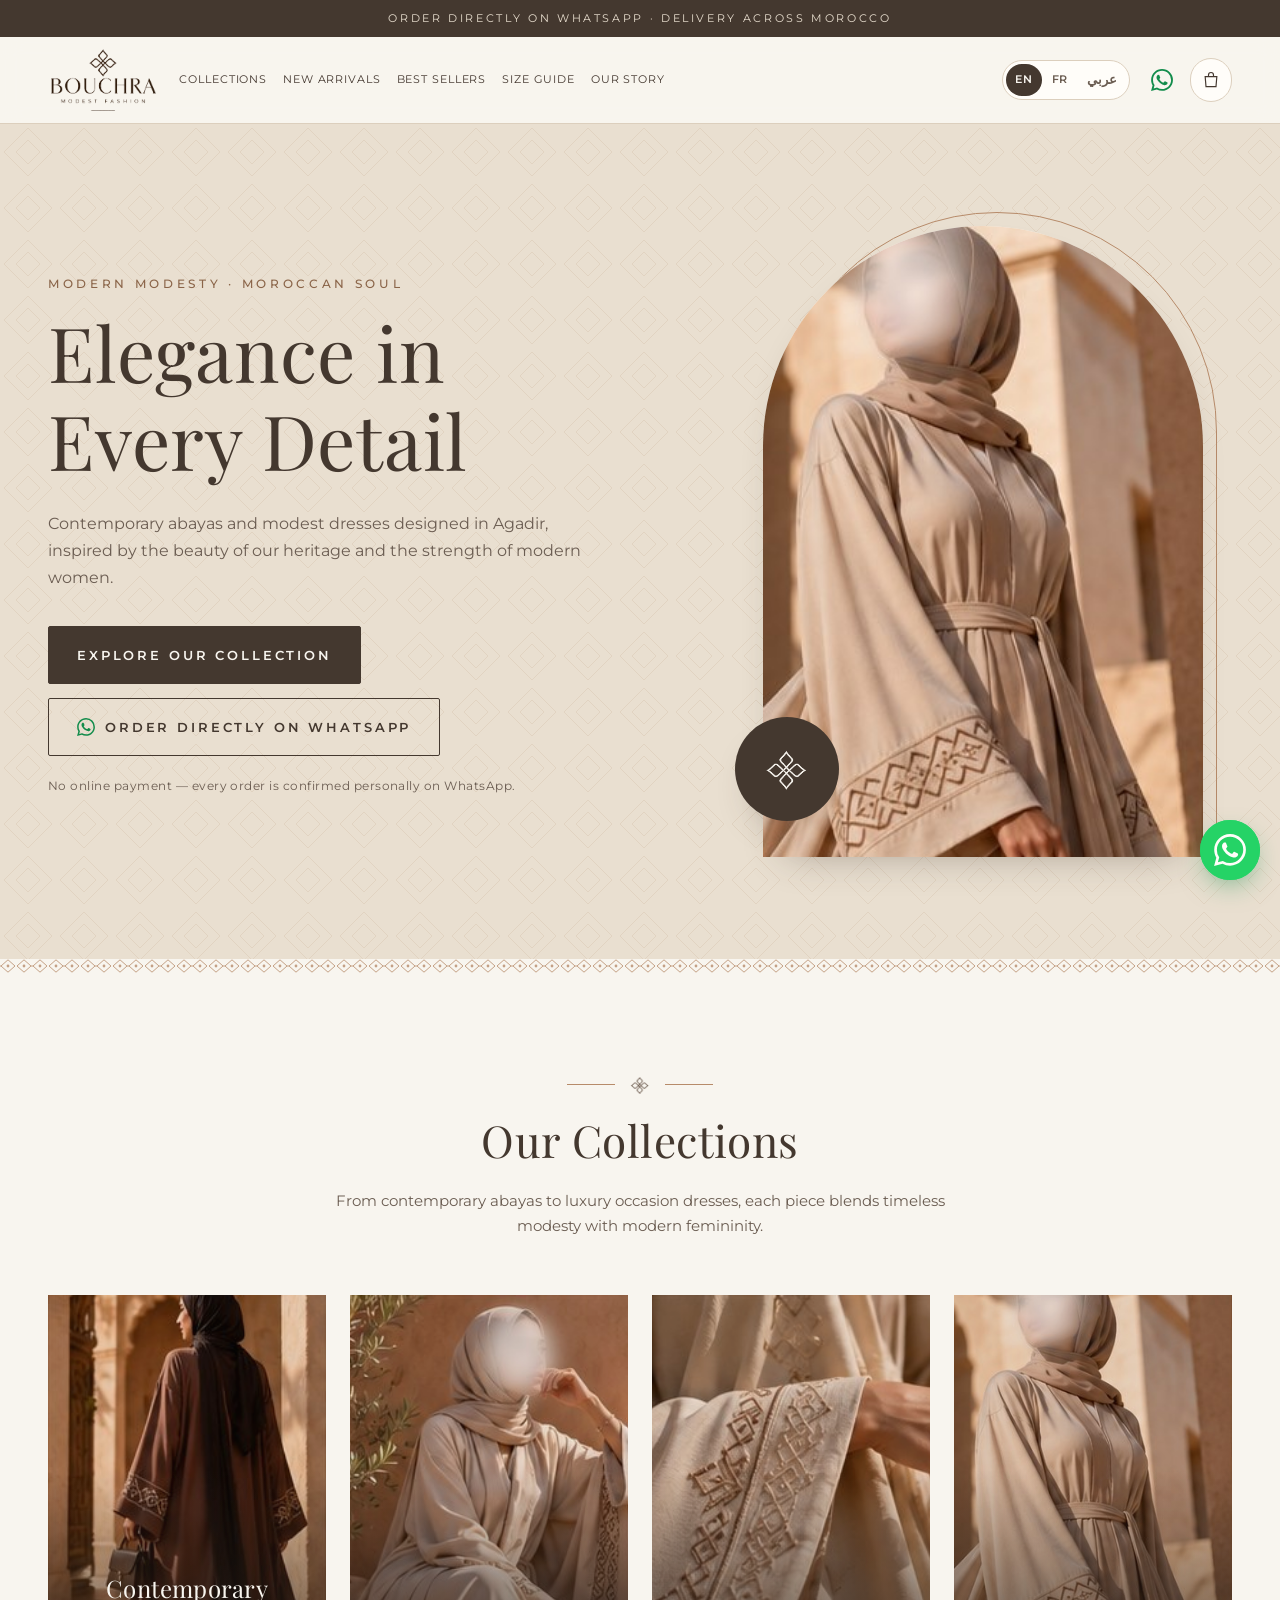
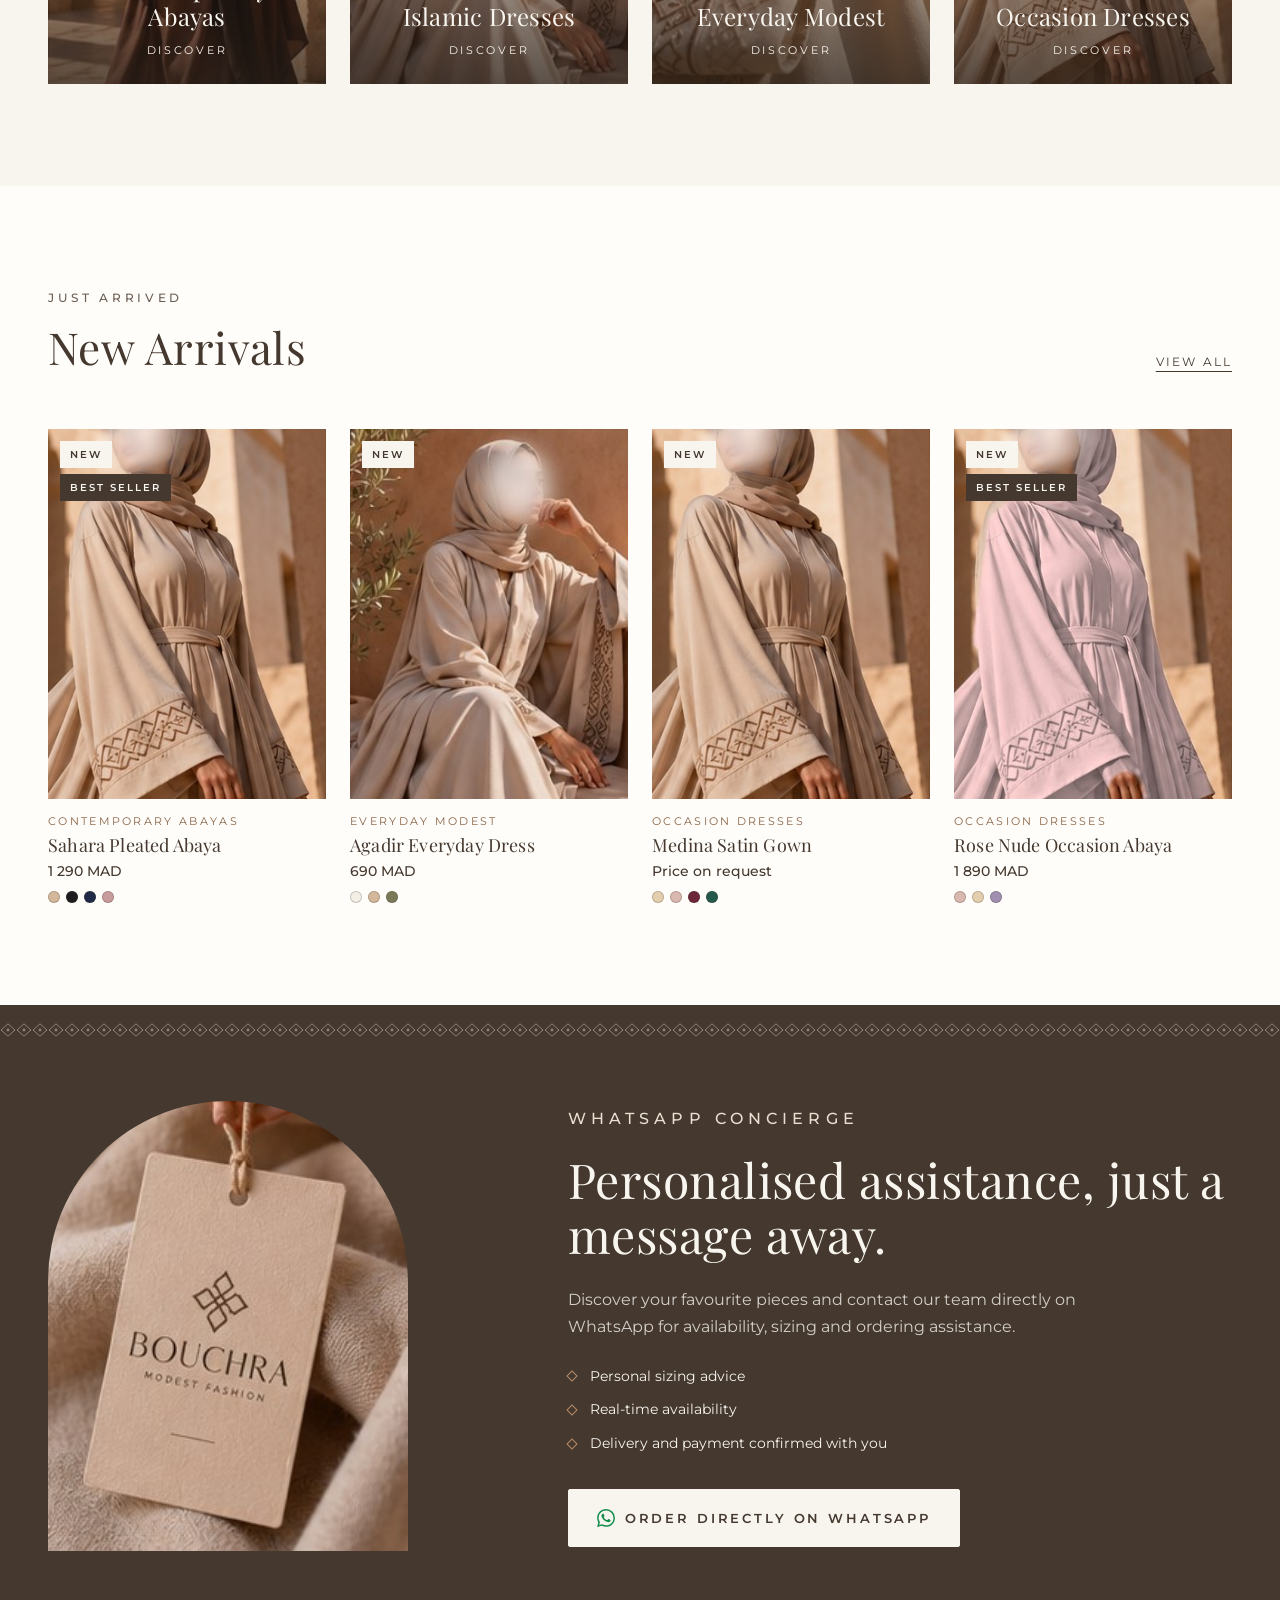
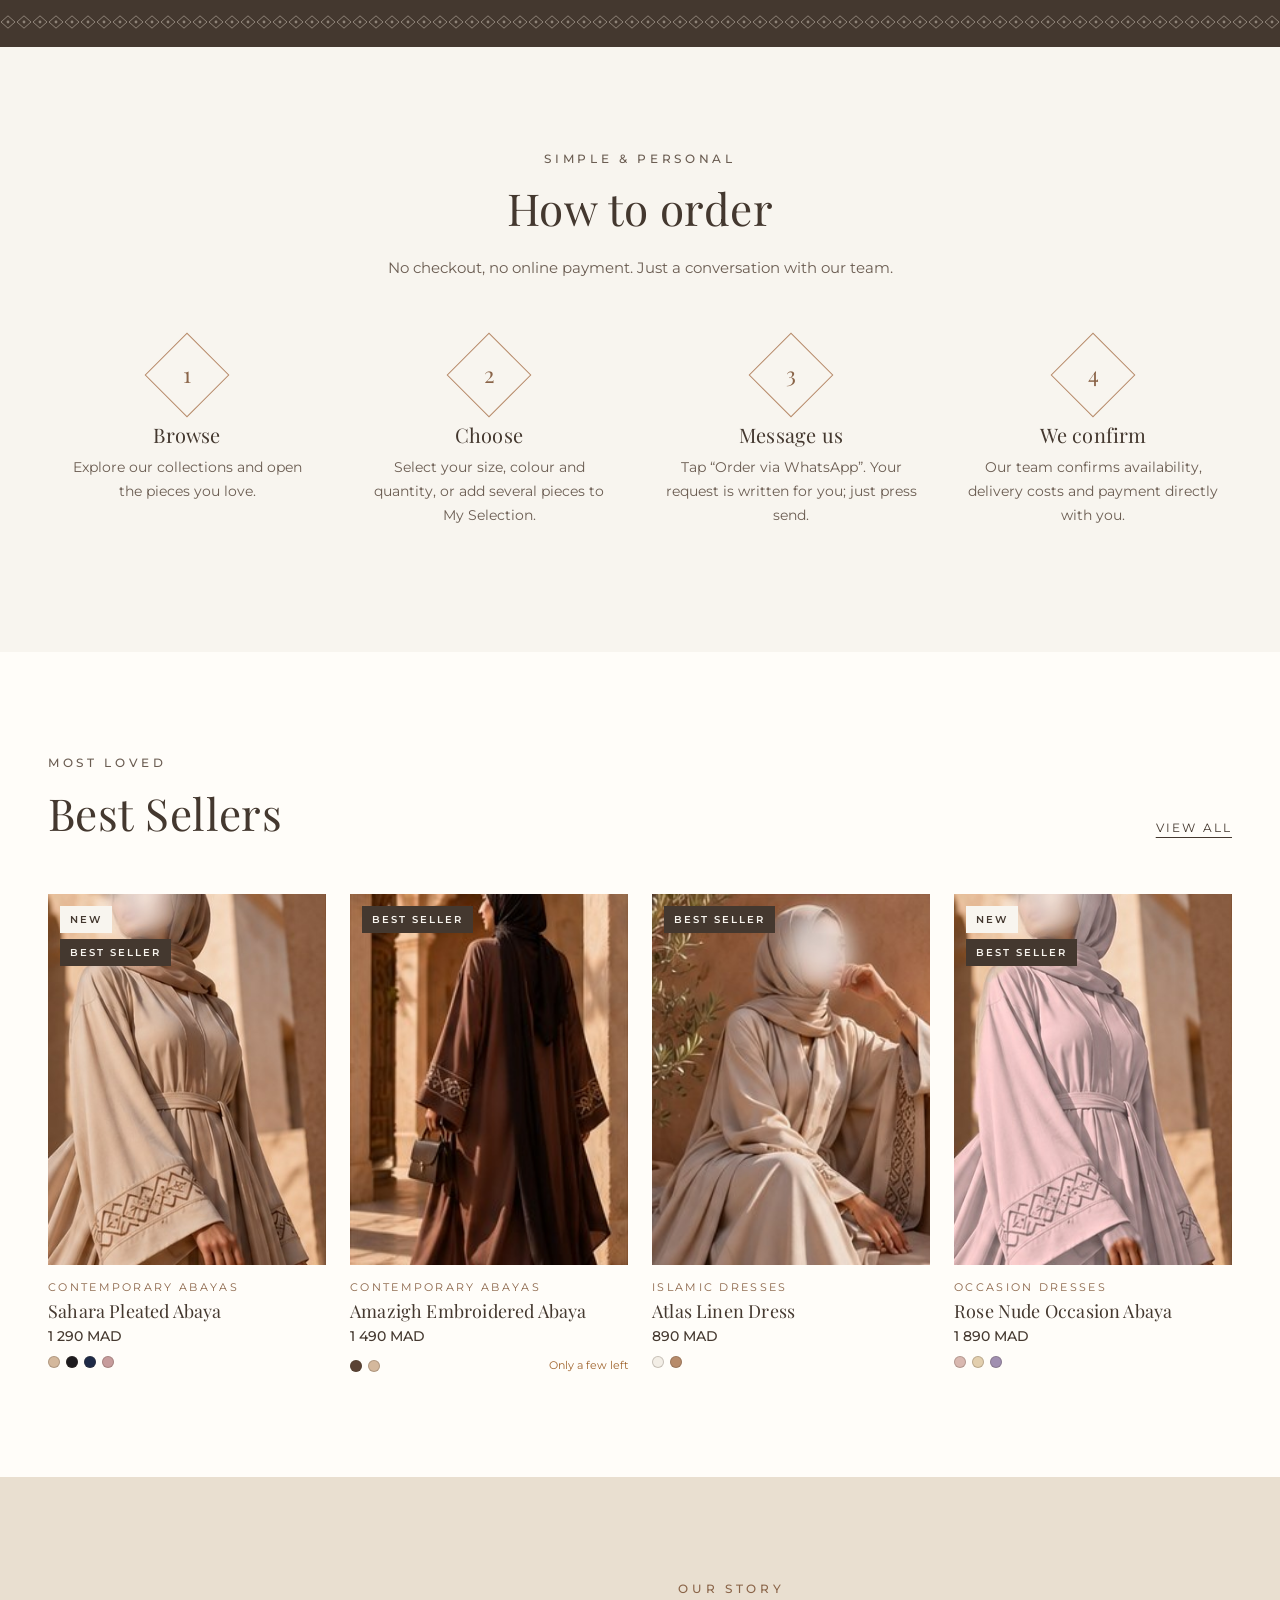
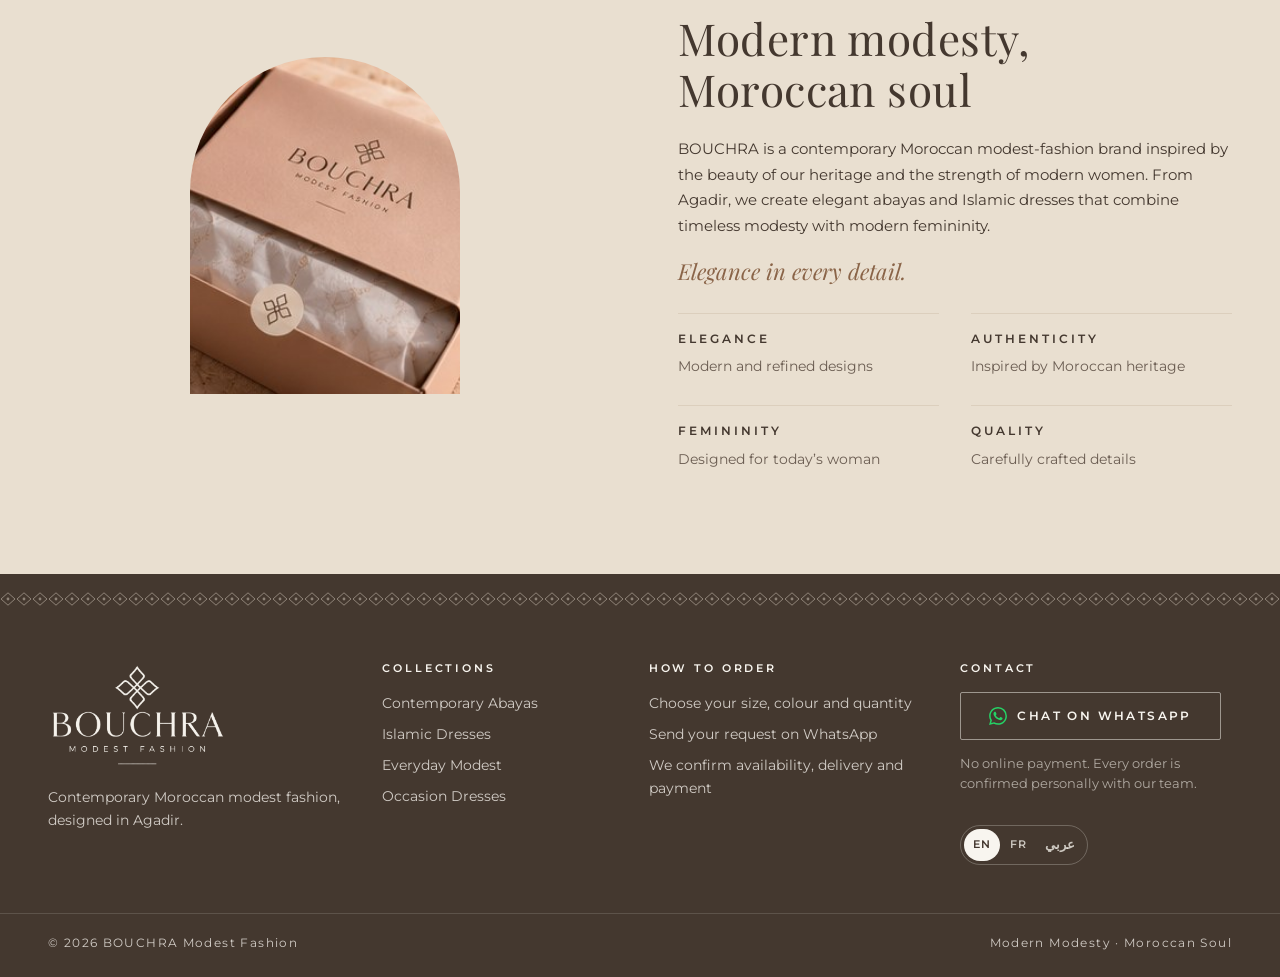
==== index.html @ 60c79a06 "first comm" ====
<!doctype html>
<html lang="en">
<head>
  <meta charset="utf-8">
  <meta name="viewport" content="width=device-width, initial-scale=1">
  <title data-i18n="meta.homeTitle">BOUCHRA — Modest Fashion | Abayas & Modest Dresses</title>
  <meta name="description" data-i18n-attr="content:meta.homeDesc" content="BOUCHRA is a contemporary Moroccan modest-fashion brand: abayas, Islamic dresses, everyday modest wear and occasion dresses. Order directly on WhatsApp.">
  <link rel="icon" type="image/png" href="img/bouchra_icon.png">
  <link rel="preconnect" href="https://fonts.googleapis.com">
  <link rel="preconnect" href="https://fonts.gstatic.com" crossorigin>
  <link href="https://fonts.googleapis.com/css2?family=Montserrat:wght@300;400;500;600&family=Playfair+Display:ital,wght@0,400;0,500;1,400&display=swap" rel="stylesheet">
  <link rel="stylesheet" href="css/style.css?v=3">
  <script src="js/i18n.js?v=3"></script>
</head>
<body data-page="home">
  <div data-site-header></div>

  <main>
    <section class="hero">
      <div class="hero__inner">
        <div>
          <p class="eyebrow" data-home="heroEyebrow">Modern Modesty · Moroccan Soul</p>
          <h1 data-home="heroTitle">Elegance in Every Detail</h1>
          <p class="hero__text" data-home="heroText">Contemporary abayas and modest dresses designed in Agadir.</p>
          <div class="hero__ctas">
            <a class="btn btn--lg" href="collection.html" data-i18n="home.explore">Explore our collection</a>
            <a class="btn btn--outline btn--lg" data-wa-general target="_blank" rel="noopener" href="#">
              <svg viewBox="0 0 24 24" aria-hidden="true" fill="currentColor" style="color:var(--wa-dark)"><use href="#i-wa"/></svg>
              <span data-i18n="home.orderWa">Order directly on WhatsApp</span>
            </a>
          </div>
          <p class="hero__note" data-i18n="home.heroNote">No online payment — every order is confirmed personally on WhatsApp.</p>
        </div>
        <div class="hero__visual">
          <div class="arch"><img src="img/products/beige-abaya-1.jpg" data-i18n-attr="alt:home.heroAlt" alt="Woman wearing a sand-coloured BOUCHRA abaya with embroidered sleeves"></div>
          <div class="hero__seal"><img src="img/site/icon-ivory.png" alt=""></div>
        </div>
      </div>
    </section>
    <div class="motif-band"></div>

    <section class="section">
      <div class="container">
        <div class="section-head">
          <div class="motif-rule"><img src="img/bouchra_icon.png" alt=""></div>
          <h2 data-i18n="home.collectionsTitle">Our Collections</h2>
          <p data-i18n="home.collectionsText">From contemporary abayas to luxury occasion dresses, each piece blends timeless modesty with modern femininity.</p>
        </div>
        <div class="categories" data-categories></div>
      </div>
    </section>

    <section class="section section--white">
      <div class="container">
        <div class="section-head section-head--row">
          <div><p class="eyebrow" data-i18n="home.newEyebrow">Just arrived</p><h2 data-i18n="home.newTitle">New Arrivals</h2></div>
          <a href="collection.html?filter=new" data-i18n="home.viewAll">View all</a>
        </div>
        <div class="grid" data-products="new"></div>
      </div>
    </section>

    <section class="promo">
      <div class="motif-band motif-band--light promo__motif promo__motif--top"></div>
      <div class="promo__inner">
        <div class="promo__img"><img src="img/site/tag.jpg" alt="" loading="lazy"></div>
        <div>
          <p class="eyebrow" data-i18n="home.promoEyebrow">WhatsApp concierge</p>
          <h2 data-home="promoTitle">Personalised assistance, just a message away.</h2>
          <p data-home="promoText">Discover your favourite pieces and contact our team directly on WhatsApp for availability, sizing and ordering assistance.</p>
          <ul class="promo__perks">
            <li data-i18n="home.perk1">Personal sizing advice</li>
            <li data-i18n="home.perk2">Real-time availability</li>
            <li data-i18n="home.perk3">Delivery and payment confirmed with you</li>
          </ul>
          <a class="btn btn--light btn--lg" data-wa-general target="_blank" rel="noopener" href="#">
            <svg viewBox="0 0 24 24" aria-hidden="true" fill="currentColor"><use href="#i-wa"/></svg>
            <span data-i18n="home.orderWa">Order directly on WhatsApp</span>
          </a>
        </div>
      </div>
      <div class="motif-band motif-band--light promo__motif promo__motif--bottom"></div>
    </section>

    <section class="section">
      <div class="container">
        <div class="section-head">
          <p class="eyebrow" data-i18n="home.howEyebrow">Simple &amp; personal</p>
          <h2 data-i18n="home.howTitle">How to order</h2>
          <p data-i18n="home.howText">No checkout, no online payment. Just a conversation with our team.</p>
        </div>
        <ol class="steps" style="list-style:none;padding:0;margin:0">
          <li class="step"><div class="step__num"><span>1</span></div><h3 data-i18n="home.step1Title">Browse</h3><p data-i18n="home.step1Text">Explore our collections and open the pieces you love.</p></li>
          <li class="step"><div class="step__num"><span>2</span></div><h3 data-i18n="home.step2Title">Choose</h3><p data-i18n="home.step2Text">Select your size, colour and quantity, or add several pieces to My Selection.</p></li>
          <li class="step"><div class="step__num"><span>3</span></div><h3 data-i18n="home.step3Title">Message us</h3><p data-i18n="home.step3Text">Tap “Order via WhatsApp”. Your request is written for you; just press send.</p></li>
          <li class="step"><div class="step__num"><span>4</span></div><h3 data-i18n="home.step4Title">We confirm</h3><p data-i18n="home.step4Text">Our team confirms availability, delivery costs and payment directly with you.</p></li>
        </ol>
      </div>
    </section>

    <section class="section section--white">
      <div class="container">
        <div class="section-head section-head--row">
          <div><p class="eyebrow" data-i18n="home.bestEyebrow">Most loved</p><h2 data-i18n="home.bestTitle">Best Sellers</h2></div>
          <a href="collection.html?filter=best" data-i18n="home.viewAll">View all</a>
        </div>
        <div class="grid" data-products="best"></div>
      </div>
    </section>

    <section class="section section--sand" id="about">
      <div class="container story">
        <div class="promo__img" style="max-width:420px;justify-self:center"><img src="img/site/packaging.jpg" alt="" loading="lazy"></div>
        <div>
          <p class="eyebrow" data-i18n="home.storyEyebrow">Our story</p>
          <h2 data-i18n="home.storyTitle">Modern modesty, Moroccan soul</h2>
          <p data-i18n="home.storyText">BOUCHRA is a contemporary Moroccan modest-fashion brand inspired by the beauty of our heritage and the strength of modern women.</p>
          <p class="story__script" data-i18n="home.storyScript">Elegance in every detail.</p>
          <ul class="values">
            <li><strong data-i18n="home.value1">Elegance</strong><span data-i18n="home.value1Text">Modern and refined designs</span></li>
            <li><strong data-i18n="home.value2">Authenticity</strong><span data-i18n="home.value2Text">Inspired by Moroccan heritage</span></li>
            <li><strong data-i18n="home.value3">Femininity</strong><span data-i18n="home.value3Text">Designed for today’s woman</span></li>
            <li><strong data-i18n="home.value4">Quality</strong><span data-i18n="home.value4Text">Carefully crafted details</span></li>
          </ul>
        </div>
      </div>
    </section>
  </main>

  <div data-site-footer></div>

  <svg width="0" height="0" style="position:absolute" aria-hidden="true">
    <symbol id="i-wa" viewBox="0 0 24 24"><path d="M17.472 14.382c-.297-.149-1.758-.867-2.03-.967-.273-.099-.471-.148-.67.15-.197.297-.767.966-.94 1.164-.173.199-.347.223-.644.075-.297-.15-1.255-.463-2.39-1.475-.883-.788-1.48-1.761-1.653-2.059-.173-.297-.018-.458.13-.606.134-.133.298-.347.446-.52.149-.174.198-.298.298-.497.099-.198.05-.371-.025-.52-.075-.149-.669-1.612-.916-2.207-.242-.579-.487-.5-.669-.51-.173-.008-.371-.01-.57-.01-.198 0-.52.074-.792.372-.272.297-1.04 1.016-1.04 2.479 0 1.462 1.065 2.875 1.213 3.074.149.198 2.096 3.2 5.077 4.487.709.306 1.262.489 1.694.625.712.227 1.36.195 1.871.118.571-.085 1.758-.719 2.006-1.413.248-.694.248-1.289.173-1.413-.074-.124-.272-.198-.57-.347m-5.421 7.403h-.004a9.870 9.870 0 01-5.031-1.378l-.361-.214-3.741.982.998-3.648-.235-.374a9.860 9.860 0 01-1.510-5.260c.001-5.450 4.436-9.884 9.888-9.884 2.640 0 5.122 1.030 6.988 2.898a9.825 9.825 0 012.893 6.994c-.003 5.450-4.437 9.884-9.885 9.884m8.413-18.297A11.815 11.815 0 0012.050 0C5.495 0 .160 5.335.157 11.892c0 2.096.547 4.142 1.588 5.945L.057 24l6.305-1.654a11.882 11.882 0 005.683 1.448h.005c6.554 0 11.890-5.335 11.893-11.893a11.821 11.821 0 00-3.480-8.413z"/></symbol>
  </svg>

  <script src="data/catalog.js?v=3"></script>
  <script src="js/app.js?v=3"></script>
  <script src="js/home.js?v=3"></script>
</body>
</html>
---- css/style.css ----
/* BOUCHRA — Modest Fashion */

:root {
  --sand: #E9DFD0;
  --terracotta: #B78B6A;
  --terracotta-ink: #8A6448; /* terracotta darkened for small text contrast */
  --espresso: #44382F;
  --espresso-soft: #6B5D52;
  --ivory: #F8F5EF;
  --white: #FFFDF9;
  --line: #DCCFBD;
  --wa: #25D366;
  --wa-dark: #128C4B;

  --ok: #5E7A4F;
  --warn: #A0652F;
  --info: #6B5D52;
  --out: #9A4A3C;

  --serif: 'Playfair Display', Georgia, serif;
  --sans: 'Montserrat', 'Helvetica Neue', Arial, sans-serif;

  --radius: 2px;
  --gutter: clamp(16px, 4vw, 48px);
  --max: 1280px;
  --shadow: 0 18px 40px -24px rgba(68, 56, 47, .45);

  /* Amazigh-inspired diamond chain */
  --motif: url("data:image/svg+xml,%3Csvg xmlns='http://www.w3.org/2000/svg' width='32' height='14' viewBox='0 0 32 14'%3E%3Cpath d='M1 7 8 0.8 15 7 8 13.2Z M17 7 24 0.8 31 7 24 13.2Z' fill='none' stroke='%23B78B6A' stroke-width='1'/%3E%3Ccircle cx='8' cy='7' r='1.4' fill='%23B78B6A'/%3E%3Ccircle cx='24' cy='7' r='1.4' fill='%23B78B6A'/%3E%3Cpath d='M15 7h2' stroke='%23B78B6A'/%3E%3C/svg%3E");
  --motif-light: url("data:image/svg+xml,%3Csvg xmlns='http://www.w3.org/2000/svg' width='32' height='14' viewBox='0 0 32 14'%3E%3Cpath d='M1 7 8 0.8 15 7 8 13.2Z M17 7 24 0.8 31 7 24 13.2Z' fill='none' stroke='%23E9DFD0' stroke-opacity='.45' stroke-width='1'/%3E%3Ccircle cx='8' cy='7' r='1.4' fill='%23E9DFD0' fill-opacity='.45'/%3E%3Ccircle cx='24' cy='7' r='1.4' fill='%23E9DFD0' fill-opacity='.45'/%3E%3C/svg%3E");
  /* Lattice for subtle backgrounds */
  --lattice: url("data:image/svg+xml,%3Csvg xmlns='http://www.w3.org/2000/svg' width='56' height='56' viewBox='0 0 56 56'%3E%3Cpath d='M28 4 52 28 28 52 4 28Z M28 16 40 28 28 40 16 28Z' fill='none' stroke='%23B78B6A' stroke-opacity='.16' stroke-width='1'/%3E%3C/svg%3E");
}

/* Arabic: brand fonts have no Arabic glyphs, and letter-spacing breaks joined script. */
html[lang="ar"] {
  --serif: 'Noto Naskh Arabic', 'Playfair Display', serif;
  --sans: 'Tajawal', 'Montserrat', sans-serif;
}
html[lang="ar"] body { font-size: 16px; line-height: 1.85; }
html[lang="ar"] * { letter-spacing: 0 !important; }
html[lang="ar"] h1, html[lang="ar"] h2, html[lang="ar"] h3 { line-height: 1.4; font-weight: 500; }

*, *::before, *::after { box-sizing: border-box; }

html { scroll-behavior: smooth; -webkit-text-size-adjust: 100%; }

body {
  margin: 0;
  background: var(--ivory);
  color: var(--espresso);
  font-family: var(--sans);
  font-size: 15px;
  line-height: 1.7;
  font-weight: 400;
  -webkit-font-smoothing: antialiased;
  overflow-x: hidden;
}

body.no-scroll { overflow: hidden; }

img { max-width: 100%; display: block; }

a { color: inherit; }

h1, h2, h3, h4 {
  font-family: var(--serif);
  font-weight: 400;
  line-height: 1.15;
  margin: 0 0 .5em;
  letter-spacing: .01em;
}

p { margin: 0 0 1em; }

button, input, select, textarea { font: inherit; color: inherit; }

:focus-visible { outline: 2px solid var(--terracotta-ink); outline-offset: 3px; }

.container { width: 100%; max-width: var(--max); margin: 0 auto; padding: 0 var(--gutter); }

.small { font-size: 12.5px; color: var(--espresso-soft); line-height: 1.6; }

.eyebrow {
  font-family: var(--sans);
  font-size: 11.5px;
  letter-spacing: .32em;
  text-transform: uppercase;
  color: var(--terracotta-ink);
  font-weight: 500;
  margin-bottom: 1.2em;
}

.visually-hidden {
  position: absolute !important; width: 1px; height: 1px; overflow: hidden;
  clip: rect(0 0 0 0); white-space: nowrap;
}

/* ---------- Motifs ---------- */

.motif-band { height: 14px; background: var(--motif) repeat-x center; opacity: .8; }
.motif-band--light { background-image: var(--motif-light); opacity: 1; }

.motif-rule {
  display: flex; align-items: center; justify-content: center; gap: 14px;
  color: var(--terracotta); margin: 0 auto 1.4em;
}
.motif-rule::before, .motif-rule::after { content: ''; width: 48px; height: 1px; background: currentColor; }
.motif-rule img { width: 22px; height: auto; opacity: .85; }

/* ---------- Buttons ---------- */

.btn {
  display: inline-flex; align-items: center; justify-content: center; gap: 10px;
  min-height: 48px; padding: 0 28px;
  border: 1px solid var(--espresso); border-radius: var(--radius);
  background: var(--espresso); color: var(--ivory);
  font-family: var(--sans); font-size: 12px; font-weight: 600; letter-spacing: .2em; text-transform: uppercase;
  text-decoration: none; cursor: pointer;
  transition: background .25s, color .25s, border-color .25s, transform .25s;
}
.btn svg { width: 18px; height: 18px; flex: none; }
.btn:hover { background: #2F2620; border-color: #2F2620; }
.btn:active { transform: translateY(1px); }

.btn--outline { background: transparent; color: var(--espresso); }
.btn--outline:hover { background: var(--espresso); color: var(--ivory); }

.btn--light { background: var(--ivory); color: var(--espresso); border-color: var(--ivory); }
.btn--light:hover { background: var(--sand); border-color: var(--sand); }

.btn--wa { background: var(--espresso); border-color: var(--espresso); }
.btn--wa svg { color: var(--wa); }

.btn--wa-light { background: transparent; color: var(--ivory); border-color: rgba(248, 245, 239, .5); }
.btn--wa-light svg { color: var(--wa); }
.btn--wa-light:hover { background: var(--ivory); color: var(--espresso); border-color: var(--ivory); }

.btn--lg { min-height: 58px; font-size: 13px; letter-spacing: .22em; }
.btn--block { width: 100%; }

.link-btn {
  background: none; border: 0; padding: 6px 0; cursor: pointer;
  font-size: 12px; letter-spacing: .12em; text-transform: uppercase; color: var(--espresso-soft);
  text-decoration: underline; text-underline-offset: 4px;
}
.link-btn:hover { color: var(--espresso); }

.icon-btn {
  display: inline-grid; place-items: center; width: 44px; height: 44px;
  border: 0; background: none; cursor: pointer; color: var(--espresso); border-radius: 50%;
}
.icon-btn svg { width: 22px; height: 22px; }
.icon-btn:hover { background: var(--sand); }
.icon-btn--sm { width: 34px; height: 34px; }
.icon-btn--sm svg { width: 17px; height: 17px; }

/* ---------- Header ---------- */

.preview-bar {
  background: var(--terracotta-ink); color: var(--ivory); text-align: center;
  font-size: 12.5px; padding: 8px 16px;
}
.preview-bar button {
  margin-inline-start: 8px; background: none; border: 1px solid currentColor; color: inherit;
  padding: 2px 10px; cursor: pointer; font-size: 11.5px;
}

.announce {
  background: var(--espresso); color: var(--sand); text-align: center;
  font-size: 11px; letter-spacing: .24em; text-transform: uppercase; padding: 9px 16px;
}

.site-header {
  position: sticky; top: 0; z-index: 40;
  background: rgba(248, 245, 239, .94);
  backdrop-filter: blur(10px); -webkit-backdrop-filter: blur(10px);
  border-bottom: 1px solid var(--line);
}
/* Logo at the start (left in LTR, right in RTL), nav, then actions at the end. */
.site-header__inner {
  max-width: var(--max); margin: 0 auto; padding: 10px var(--gutter);
  display: flex; align-items: center; gap: 28px;
}
.brand { flex: none; }
.brand img { height: 66px; width: auto; }

.site-nav { flex: 1; display: flex; align-items: center; gap: 20px; min-width: 0; }
.site-nav a {
  font-size: 11.5px; letter-spacing: .12em; text-transform: uppercase; text-decoration: none;
  padding: 6px 0; border-bottom: 1px solid transparent; white-space: nowrap;
}
.site-nav a:hover, .site-nav a[aria-current="page"] { border-bottom-color: var(--terracotta); }

.nav-toggle { display: none; }

.site-header__actions { flex: none; display: flex; justify-content: flex-end; align-items: center; gap: 6px; }

.lang-switch { display: inline-flex; align-items: center; border: 1px solid var(--line); border-radius: 999px; padding: 3px; background: var(--white); }
.lang-switch button {
  border: 0; background: none; cursor: pointer; border-radius: 999px;
  min-width: 36px; height: 32px; padding: 0 9px;
  font-size: 11px; font-weight: 600; letter-spacing: .08em; color: var(--espresso-soft);
}
.lang-switch button[lang="ar"] { font-family: 'Tajawal', 'Noto Naskh Arabic', sans-serif; font-size: 13px; letter-spacing: 0; }
.lang-switch button:hover { color: var(--espresso); }
.lang-switch button[aria-current="true"] { background: var(--espresso); color: var(--ivory); }
.lang-switch--bar { margin-inline-end: 4px; }
.lang-switch--menu { display: none; }
.lang-switch--footer { margin-top: 18px; background: transparent; border-color: rgba(248, 245, 239, .25); }
.lang-switch--footer button { color: rgba(248, 245, 239, .75); }
.lang-switch--footer button[aria-current="true"] { background: var(--ivory); color: var(--espresso); }
.header-wa svg { color: var(--wa-dark); }

.selection-btn {
  display: inline-flex; align-items: center; gap: 8px; height: 44px; padding: 0 14px;
  border: 1px solid var(--line); background: var(--white); border-radius: 999px; cursor: pointer;
  font-size: 11.5px; letter-spacing: .14em; text-transform: uppercase; font-weight: 500;
}
.selection-btn svg { width: 20px; height: 20px; }
.selection-btn:hover { border-color: var(--espresso); }
.count {
  min-width: 20px; height: 20px; padding: 0 6px; border-radius: 999px;
  background: var(--terracotta); color: var(--white); font-size: 11px; letter-spacing: 0;
  display: inline-grid; place-items: center; font-weight: 600;
}
.count[hidden] { display: none; }

@media (max-width: 1400px) {
  .site-header__inner { gap: 20px; }
  .site-nav { gap: 16px; }
  .site-nav a { letter-spacing: .08em; font-size: 11px; }
  .selection-btn__label { display: none; }
  .selection-btn { padding: 0 10px; }
}

@media (max-width: 600px) {
  .announce { letter-spacing: .12em; font-size: 10px; }
}

@media (max-width: 1060px) {
  .nav-toggle { display: inline-grid; }
  .site-header__inner { justify-content: space-between; }
  .site-nav {
    position: absolute; inset-inline: 0; top: 100%;
    flex-direction: column; align-items: stretch; gap: 0; padding: 8px var(--gutter) 20px;
    background: var(--ivory); border-bottom: 1px solid var(--line);
    display: none;
  }
  .nav-open .site-nav { display: flex; }
  .site-nav a { padding: 14px 0; border-bottom: 1px solid var(--line); font-size: 12px; }
  .lang-switch--menu { display: inline-flex; align-self: flex-start; margin-top: 16px; }
  .lang-switch--bar { display: none; }
}

@media (max-width: 900px) {
  .brand img { height: 50px; }
}

@media (max-width: 360px) {
  .header-wa { display: none; }
}

/* ---------- Hero ---------- */

.hero {
  position: relative; overflow: hidden;
  background: var(--sand);
}
.hero::before {
  content: ''; position: absolute; inset: 0; background: var(--lattice); opacity: .9;
}
.hero__inner {
  position: relative; max-width: var(--max); margin: 0 auto;
  padding: clamp(48px, 8vw, 104px) var(--gutter);
  display: grid; grid-template-columns: 1.1fr .9fr; gap: clamp(32px, 6vw, 80px); align-items: center;
}
.hero h1 { font-size: clamp(40px, 6vw, 76px); margin-bottom: .35em; }
.hero h1 em { font-style: italic; color: var(--terracotta-ink); }
.hero__text { font-size: 16px; max-width: 34em; color: var(--espresso-soft); margin-bottom: 2.2em; }
.hero__ctas { display: flex; flex-wrap: wrap; gap: 14px; }
.hero__note { margin-top: 1.6em; font-size: 12px; color: var(--espresso-soft); letter-spacing: .04em; }

.arch {
  position: relative; border-radius: 999px 999px 0 0; overflow: hidden;
  aspect-ratio: 3 / 4.3; background: var(--ivory);
  box-shadow: var(--shadow);
}
.arch img { width: 100%; height: 100%; object-fit: cover; object-position: center 20%; }
.hero__visual { position: relative; isolation: isolate; max-width: 440px; justify-self: center; width: 100%; }
.hero__visual::after {
  content: ''; position: absolute; top: -14px; bottom: 14px; inset-inline-start: 14px; inset-inline-end: -14px; z-index: -1;
  border: 1px solid var(--terracotta); border-radius: 999px 999px 0 0;
}
.hero__visual .arch { z-index: 1; }
.hero__seal {
  position: absolute; z-index: 2; inset-inline-start: -28px; bottom: 36px;
  width: 104px; height: 104px; border-radius: 50%;
  background: var(--espresso); display: grid; place-items: center;
  box-shadow: var(--shadow);
}
.hero__seal img { width: 50px; }

@media (max-width: 820px) {
  .hero__inner { grid-template-columns: 1fr; text-align: center; }
  .hero__text { margin-left: auto; margin-right: auto; }
  .hero__ctas { justify-content: center; }
  .hero__visual { max-width: 320px; order: -1; }
  .hero__seal { width: 80px; height: 80px; inset-inline-start: -12px; }
  .hero__seal img { width: 38px; }
}

@media (max-width: 480px) {
  .hero__ctas .btn { width: 100%; }
}

/* ---------- Sections ---------- */

.section { padding: clamp(56px, 8vw, 104px) 0; }
.section--sand { background: var(--sand); }
.section--white { background: var(--white); }

.section-head { text-align: center; max-width: 640px; margin: 0 auto clamp(32px, 5vw, 56px); }
.section-head h2 { font-size: clamp(30px, 4vw, 44px); }
.section-head p { color: var(--espresso-soft); }
.section-head--row {
  max-width: none; display: flex; align-items: end; justify-content: space-between; gap: 16px; text-align: start;
}
.section-head--row h2 { margin: 0; }
.section-head--row a { font-size: 12px; letter-spacing: .18em; text-transform: uppercase; white-space: nowrap; text-underline-offset: 5px; }

/* Categories */
.categories { display: grid; grid-template-columns: repeat(4, 1fr); gap: clamp(12px, 2vw, 24px); }
.cat-tile { position: relative; display: block; text-decoration: none; color: var(--ivory); overflow: hidden; aspect-ratio: 3 / 4.2; background: var(--espresso); }
.cat-tile img { width: 100%; height: 100%; object-fit: cover; transition: transform .8s ease; opacity: .92; }
.cat-tile:hover img { transform: scale(1.05); }
.cat-tile::after { content: ''; position: absolute; inset: 0; background: linear-gradient(to top, rgba(40, 32, 26, .72), transparent 55%); }
.cat-tile__label { position: absolute; z-index: 1; left: 0; right: 0; bottom: 0; padding: 22px; text-align: center; }
.cat-tile__label h3 { font-size: clamp(18px, 2vw, 24px); margin: 0 0 6px; }
.cat-tile__label span { font-size: 10.5px; letter-spacing: .26em; text-transform: uppercase; }

@media (max-width: 860px) { .categories { grid-template-columns: repeat(2, 1fr); } }

/* How to order */
.steps { display: grid; grid-template-columns: repeat(4, 1fr); gap: 24px; counter-reset: step; }
.step { text-align: center; padding: 8px 12px; }
.step__num {
  width: 60px; height: 60px; margin: 0 auto 18px; display: grid; place-items: center;
  font-family: var(--serif); font-size: 22px; color: var(--terracotta-ink);
  border: 1px solid var(--terracotta); transform: rotate(45deg);
}
.step__num span { transform: rotate(-45deg); }
.step h3 { font-size: 20px; }
.step p { font-size: 14px; color: var(--espresso-soft); }
@media (max-width: 860px) { .steps { grid-template-columns: repeat(2, 1fr); } }
@media (max-width: 480px) { .steps { grid-template-columns: 1fr; } }

/* Promo */
.promo { position: relative; background: var(--espresso); color: var(--ivory); overflow: hidden; }
.promo__inner {
  position: relative; max-width: var(--max); margin: 0 auto; padding: clamp(56px, 8vw, 96px) var(--gutter);
  display: grid; grid-template-columns: .8fr 1.2fr; gap: clamp(32px, 6vw, 88px); align-items: center;
}
.promo__img { aspect-ratio: 4 / 5; overflow: hidden; border-radius: 999px 999px 0 0; max-width: 360px; }
.promo__img img { width: 100%; height: 100%; object-fit: cover; }
.promo .eyebrow { color: var(--sand); }
.promo h2 { font-size: clamp(30px, 4vw, 48px); color: var(--ivory); }
.promo p { color: rgba(248, 245, 239, .8); max-width: 36em; font-size: 16px; }
.promo__perks { list-style: none; padding: 0; margin: 1.6em 0 2.2em; display: grid; gap: 10px; }
.promo__perks li { display: flex; align-items: center; gap: 14px; font-size: 14px; }
.promo__perks li::before { content: ''; width: 8px; height: 8px; border: 1px solid var(--terracotta); transform: rotate(45deg); flex: none; }
.promo .btn--light svg { color: var(--wa-dark); }
.promo__motif { position: absolute; left: 0; right: 0; height: 14px; }
.promo__motif--top { top: 18px; } .promo__motif--bottom { bottom: 18px; }

@media (max-width: 820px) {
  .promo__inner { grid-template-columns: 1fr; text-align: center; }
  .promo__img { margin: 0 auto; max-width: 260px; }
  .promo p { margin-left: auto; margin-right: auto; }
  .promo__perks { justify-items: center; }
}

/* Story */
.story { display: grid; grid-template-columns: 1fr 1fr; gap: clamp(32px, 6vw, 88px); align-items: center; }
.story h2 { font-size: clamp(30px, 4vw, 44px); }
.story__script { font-family: var(--serif); font-style: italic; font-size: 22px; color: var(--terracotta-ink); }
.values { list-style: none; padding: 0; margin: 0; display: grid; grid-template-columns: 1fr 1fr; gap: 26px 32px; }
.values li { border-top: 1px solid var(--line); padding-top: 16px; }
.values strong { display: block; font-size: 11.5px; letter-spacing: .26em; text-transform: uppercase; font-weight: 600; margin-bottom: 4px; }
.values span { font-size: 14px; color: var(--espresso-soft); }
@media (max-width: 820px) { .story { grid-template-columns: 1fr; } }
@media (max-width: 420px) { .values { grid-template-columns: 1fr; } }

/* ---------- Product grid & cards ---------- */

.grid { display: grid; grid-template-columns: repeat(4, 1fr); gap: clamp(16px, 2.4vw, 32px) clamp(12px, 2vw, 24px); }
@media (max-width: 1000px) { .grid { grid-template-columns: repeat(3, 1fr); } }
@media (max-width: 720px) { .grid { grid-template-columns: repeat(2, 1fr); } }

.card { display: flex; flex-direction: column; }
.card__media { position: relative; display: block; aspect-ratio: 3 / 4; overflow: hidden; background: var(--sand); }
.card__media img { position: absolute; inset: 0; width: 100%; height: 100%; object-fit: cover; transition: opacity .6s ease, transform .8s ease; }
.card__alt { opacity: 0; }
.card:hover .card__alt { opacity: 1; }
.card:hover .card__media img:first-child { transform: scale(1.03); }
.card__badges { position: absolute; top: 12px; inset-inline-start: 12px; display: flex; flex-direction: column; gap: 6px; align-items: flex-start; }
.badge {
  background: var(--ivory); color: var(--espresso); font-size: 10px; letter-spacing: .2em; text-transform: uppercase;
  padding: 5px 10px; font-weight: 600;
}
.badge--dark { background: var(--espresso); color: var(--ivory); }
.badge--out { background: var(--out); color: var(--white); }
.card__body { padding-top: 14px; }
.card__cat { font-size: 10.5px; letter-spacing: .22em; text-transform: uppercase; color: var(--terracotta-ink); margin: 0 0 4px; }
.card__name { font-size: 18px; margin: 0 0 4px; }
.card__name a { text-decoration: none; }
.card__name a:hover { text-decoration: underline; text-underline-offset: 4px; }
.card__price { font-size: 13.5px; font-weight: 500; margin: 0 0 8px; }
.card__meta { display: flex; align-items: center; justify-content: space-between; gap: 8px; }
.card__avail { font-size: 11px; color: var(--warn); }
.dots { display: flex; gap: 6px; }
.dot { width: 12px; height: 12px; border-radius: 50%; box-shadow: inset 0 0 0 1px rgba(68, 56, 47, .25); }

@media (max-width: 480px) {
  .card__name { font-size: 15.5px; }
  .card__badges { top: 8px; inset-inline-start: 8px; }
  .badge { font-size: 9px; padding: 4px 7px; letter-spacing: .14em; }
}

/* ---------- Collection page ---------- */

.page-hero { background: var(--sand); text-align: center; padding: clamp(40px, 6vw, 72px) var(--gutter) clamp(32px, 5vw, 56px); position: relative; }
.page-hero::before { content: ''; position: absolute; inset: 0; background: var(--lattice); opacity: .7; }
.page-hero > * { position: relative; }
.page-hero h1 { font-size: clamp(34px, 5vw, 56px); }
.page-hero p { color: var(--espresso-soft); max-width: 36em; margin: 0 auto; }

.toolbar {
  display: flex; flex-wrap: wrap; align-items: center; justify-content: space-between; gap: 16px;
  padding: 24px 0; border-bottom: 1px solid var(--line); margin-bottom: 32px;
}
.chips { display: flex; flex-wrap: wrap; gap: 8px; }
.chip {
  border: 1px solid var(--line); background: transparent; border-radius: 999px; padding: 8px 16px; cursor: pointer;
  font-size: 11.5px; letter-spacing: .12em; text-transform: uppercase; white-space: nowrap;
}
.chip:hover { border-color: var(--espresso); }
.chip[aria-pressed="true"] { background: var(--espresso); border-color: var(--espresso); color: var(--ivory); }
.toolbar__right { display: flex; align-items: center; gap: 16px; }
.toolbar__count { font-size: 12.5px; color: var(--espresso-soft); white-space: nowrap; }
.select {
  appearance: none; -webkit-appearance: none; border: 1px solid var(--line); background: var(--white)
  url("data:image/svg+xml,%3Csvg xmlns='http://www.w3.org/2000/svg' width='10' height='6'%3E%3Cpath d='M1 1l4 4 4-4' fill='none' stroke='%2344382F'/%3E%3C/svg%3E") no-repeat right 12px center;
  padding-block: 9px; padding-inline: 12px 34px; border-radius: var(--radius); font-size: 13px; cursor: pointer;
}
[dir="rtl"] .select { background-position: left 12px center; }
.empty { text-align: center; padding: 64px 0; color: var(--espresso-soft); }

/* ---------- Product page ---------- */

.breadcrumb { font-size: 11.5px; letter-spacing: .14em; text-transform: uppercase; color: var(--espresso-soft); padding: 22px 0; }
.breadcrumb a { text-decoration: none; }
.breadcrumb a:hover { text-decoration: underline; }
.breadcrumb span[aria-hidden] { margin: 0 8px; color: var(--terracotta); }

.pdp { display: grid; grid-template-columns: 1.1fr .9fr; gap: clamp(28px, 5vw, 72px); align-items: start; padding-bottom: 72px; }

.gallery { display: grid; grid-template-columns: 76px 1fr; gap: 14px; position: sticky; top: 100px; }
.gallery__thumbs { display: flex; flex-direction: column; gap: 10px; }
.gallery__thumb { padding: 0; border: 1px solid transparent; background: var(--sand); cursor: pointer; aspect-ratio: 3 / 4; overflow: hidden; }
.gallery__thumb img { width: 100%; height: 100%; object-fit: cover; }
.gallery__thumb[aria-current="true"] { border-color: var(--espresso); }
.gallery__main { position: relative; aspect-ratio: 3 / 4; background: var(--sand); overflow: hidden; }
.gallery__main img { width: 100%; height: 100%; object-fit: cover; }
.gallery__nav {
  position: absolute; top: 50%; transform: translateY(-50%);
  width: 40px; height: 40px; border-radius: 50%; border: 0; background: rgba(248, 245, 239, .85); cursor: pointer;
  display: grid; place-items: center; font-size: 18px;
}
.gallery__nav--prev { inset-inline-start: 12px; } .gallery__nav--next { inset-inline-end: 12px; }

.pdp__cat { font-size: 11px; letter-spacing: .24em; text-transform: uppercase; color: var(--terracotta-ink); margin-bottom: 10px; }
.pdp h1 { font-size: clamp(30px, 3.6vw, 44px); margin-bottom: .25em; }
.pdp__ref { font-size: 12px; letter-spacing: .1em; color: var(--espresso-soft); margin-bottom: 18px; }
.pdp__price-row { display: flex; align-items: center; flex-wrap: wrap; gap: 14px; padding-bottom: 22px; border-bottom: 1px solid var(--line); margin-bottom: 22px; }
.pdp__price { font-size: 22px; font-weight: 500; margin: 0; }
.status { display: inline-flex; align-items: center; gap: 8px; font-size: 12px; font-weight: 500; letter-spacing: .04em; }
.status::before { content: ''; width: 8px; height: 8px; border-radius: 50%; background: currentColor; }
.status--ok { color: var(--ok); } .status--warn { color: var(--warn); } .status--info { color: var(--info); } .status--out { color: var(--out); }
.pdp__desc { color: var(--espresso-soft); margin-bottom: 26px; }

.option { margin-bottom: 22px; border: 0; padding: 0; min-width: 0; }
.option__label { display: flex; justify-content: space-between; align-items: baseline; width: 100%; font-size: 11.5px; letter-spacing: .2em; text-transform: uppercase; font-weight: 600; margin-bottom: 10px; padding: 0; }
.option__label em { font-style: normal; font-weight: 400; letter-spacing: .04em; text-transform: none; color: var(--espresso-soft); font-size: 13px; }
.option__label .link-btn { font-size: 11px; padding: 0; }
.option__row { display: flex; flex-wrap: wrap; gap: 8px; }

.swatch { width: 40px; height: 40px; border-radius: 50%; border: 1px solid var(--line); padding: 3px; background: var(--white); cursor: pointer; }
.swatch span { display: block; width: 100%; height: 100%; border-radius: 50%; box-shadow: inset 0 0 0 1px rgba(68, 56, 47, .18); }
.swatch[aria-checked="true"] { border-color: var(--espresso); box-shadow: 0 0 0 1px var(--espresso); }

.size-btn {
  min-width: 52px; height: 44px; padding: 0 12px; border: 1px solid var(--line); background: var(--white); cursor: pointer;
  font-size: 13px; font-weight: 500; border-radius: var(--radius);
}
.size-btn:hover { border-color: var(--espresso); }
.size-btn[aria-checked="true"] { background: var(--espresso); color: var(--ivory); border-color: var(--espresso); }
.option.has-error .size-btn { border-color: var(--out); }
.option.has-error .option__row { animation: shake .4s ease; }
@keyframes shake { 20%, 60% { transform: translateX(-5px); } 40%, 80% { transform: translateX(5px); } }
@media (prefers-reduced-motion: reduce) { .option.has-error .option__row { animation: none; } }
.option__error { color: var(--out); font-size: 12.5px; margin: 8px 0 0; }

.qty { display: inline-flex; align-items: center; border: 1px solid var(--line); background: var(--white); height: 48px; border-radius: var(--radius); }
.qty button { width: 44px; height: 100%; border: 0; background: none; cursor: pointer; display: grid; place-items: center; }
.qty button svg { width: 16px; height: 16px; }
.qty button:hover { background: var(--sand); }
.qty span, .qty output { min-width: 36px; text-align: center; font-weight: 500; }
.qty--sm { height: 36px; }
.qty--sm button { width: 32px; }
.qty--sm span { min-width: 24px; font-size: 13px; }

.pdp__actions { display: grid; gap: 12px; margin: 28px 0 12px; }
.pdp__order svg { width: 22px; height: 22px; }
.pdp__ask { text-align: center; font-size: 13.5px; margin: 6px 0 0; }
.pdp__ask a { display: inline-flex; align-items: center; gap: 8px; text-underline-offset: 4px; }
.pdp__ask svg { width: 16px; height: 16px; color: var(--wa-dark); }
.pdp__how { font-size: 12.5px; color: var(--espresso-soft); text-align: center; margin: 12px 0 26px; }

.notice { background: var(--sand); padding: 14px 16px; font-size: 13px; margin-bottom: 18px; border-inline-start: 2px solid var(--terracotta); }

.accordion { border-top: 1px solid var(--line); }
.accordion details { border-bottom: 1px solid var(--line); }
.accordion summary {
  list-style: none; cursor: pointer; padding: 18px 0; display: flex; justify-content: space-between; align-items: center;
  font-size: 11.5px; letter-spacing: .2em; text-transform: uppercase; font-weight: 600;
}
.accordion summary::-webkit-details-marker { display: none; }
.accordion summary::after { content: '+'; font-size: 18px; font-weight: 300; }
.accordion details[open] summary::after { content: '−'; }
.accordion details > div { padding: 0 0 20px; color: var(--espresso-soft); font-size: 14px; }

.sticky-order {
  position: fixed; left: 0; right: 0; bottom: 0; z-index: 35;
  background: var(--ivory); border-top: 1px solid var(--line); padding: 10px 16px calc(10px + env(safe-area-inset-bottom));
  display: none; align-items: center; gap: 12px;
  transform: translateY(110%); transition: transform .3s ease;
}
.sticky-order.is-visible { transform: none; }
.sticky-order__info { min-width: 0; flex: 1; }
.sticky-order__info p { margin: 0; white-space: nowrap; overflow: hidden; text-overflow: ellipsis; font-size: 13px; }
.sticky-order__info strong { font-weight: 600; font-size: 12.5px; }
.sticky-order .btn { padding: 0 16px; min-height: 46px; font-size: 11px; letter-spacing: .14em; }

@media (max-width: 860px) {
  .pdp { grid-template-columns: 1fr; }
  .gallery { position: static; grid-template-columns: 1fr; }
  .gallery__thumbs { flex-direction: row; order: 2; overflow-x: auto; }
  .gallery__thumb { width: 64px; flex: none; }
  .sticky-order { display: flex; }
  body[data-page="product"] .wa-float { bottom: 88px; }
  body[data-page="product"] .toast { bottom: 96px; }
}

/* ---------- Floating WhatsApp ---------- */

.wa-float {
  position: fixed; inset-inline-end: 20px; bottom: calc(20px + env(safe-area-inset-bottom)); z-index: 45;
  width: 60px; height: 60px; border-radius: 50%;
  background: var(--wa); color: var(--white);
  display: grid; place-items: center;
  box-shadow: 0 10px 28px -8px rgba(18, 140, 75, .6);
  transition: transform .25s, bottom .3s;
}
.wa-float svg { width: 32px; height: 32px; }
.wa-float:hover { transform: scale(1.06); }
.wa-float::before {
  content: ''; position: absolute; inset: 0; border-radius: 50%; border: 2px solid var(--wa);
  animation: wa-pulse 2.6s ease-out infinite;
}
.wa-float__tip {
  position: absolute; inset-inline-end: 72px; white-space: nowrap; background: var(--espresso); color: var(--ivory);
  font-size: 12px; padding: 7px 12px; border-radius: 2px; opacity: 0; transform: translateX(6px);
  transition: opacity .2s, transform .2s; pointer-events: none;
}
.wa-float:hover .wa-float__tip, .wa-float:focus-visible .wa-float__tip { opacity: 1; transform: none; }
@keyframes wa-pulse { 0% { transform: scale(1); opacity: .7; } 80%, 100% { transform: scale(1.5); opacity: 0; } }
@media (prefers-reduced-motion: reduce) {
  .wa-float::before { animation: none; display: none; }
  html { scroll-behavior: auto; }
}

/* ---------- Drawer ---------- */

.drawer-scrim { position: fixed; inset: 0; z-index: 60; background: rgba(40, 32, 26, .45); }
.drawer {
  position: fixed; top: 0; inset-inline-end: 0; bottom: 0; z-index: 61;
  width: min(440px, 100%); background: var(--ivory);
  display: flex; flex-direction: column;
  transform: translateX(100%); visibility: hidden; transition: transform .35s ease, visibility 0s linear .35s;
  outline: none;
}
[dir="rtl"] .drawer { transform: translateX(-100%); }
.drawer.is-open { transform: none; visibility: visible; transition: transform .35s ease; }
.drawer__head { display: flex; align-items: center; justify-content: space-between; padding-block: 18px 14px; padding-inline: 24px 20px; border-bottom: 1px solid var(--line); }
.drawer__head h2 { font-size: 24px; margin: 0; }
.drawer__body { flex: 1; overflow-y: auto; padding: 8px 24px; }
.drawer__foot { padding: 18px 24px calc(18px + env(safe-area-inset-bottom)); border-top: 1px solid var(--line); background: var(--white); display: grid; gap: 10px; text-align: center; }
.drawer__foot:empty { display: none; }
.drawer__foot .small { margin: 0; }
.drawer__foot .btn { letter-spacing: .12em; padding: 0 16px; }
.drawer__total { display: flex; justify-content: space-between; font-size: 14px; }
.drawer__empty { text-align: center; padding: 56px 8px; display: grid; justify-items: center; gap: 4px; }
.drawer__empty img { opacity: .6; margin-bottom: 12px; }
.drawer__empty .btn { margin-top: 16px; }

.sel-item { display: grid; grid-template-columns: 84px 1fr; gap: 14px; padding: 18px 0; border-bottom: 1px solid var(--line); }
.sel-item__img { aspect-ratio: 3 / 4; background: var(--sand); overflow: hidden; }
.sel-item__img img { width: 100%; height: 100%; object-fit: cover; }
.sel-item__top { display: flex; justify-content: space-between; gap: 8px; }
.sel-item__name { font-family: var(--serif); font-size: 17px; margin: 0 0 2px; }
.sel-item__top .small { margin: 0; }
.sel-item__opts { display: flex; flex-wrap: wrap; gap: 8px; margin-top: 10px; align-items: end; }
.sel-item__opts label { display: grid; gap: 2px; }
.sel-item__opts label span { font-size: 10px; letter-spacing: .18em; text-transform: uppercase; color: var(--espresso-soft); }
.sel-item__opts select {
  height: 36px; border: 1px solid var(--line); background: var(--white); padding: 0 8px; font-size: 13px; border-radius: var(--radius); max-width: 120px;
}

/* ---------- Modal ---------- */

.modal {
  border: 0; padding: 28px; width: min(560px, calc(100% - 32px)); background: var(--ivory); color: var(--espresso);
  box-shadow: var(--shadow);
}
.modal::backdrop { background: rgba(40, 32, 26, .5); }
.modal__head { display: flex; justify-content: space-between; align-items: center; margin-bottom: 16px; }
.modal__head h2 { margin: 0; font-size: 26px; }
.table-wrap { overflow-x: auto; margin-bottom: 14px; }
.size-table { width: 100%; border-collapse: collapse; font-size: 13.5px; }
.size-table th, .size-table td { padding: 10px 8px; text-align: center; border-bottom: 1px solid var(--line); }
.size-table thead th { font-size: 10.5px; letter-spacing: .2em; text-transform: uppercase; background: var(--sand); }
.size-table tbody th { font-weight: 600; }

/* ---------- Toast ---------- */

.toast {
  position: fixed; left: 50%; bottom: 28px; z-index: 70; transform: translate(-50%, 20px);
  background: var(--espresso); color: var(--ivory); padding: 14px 20px; font-size: 13.5px;
  box-shadow: var(--shadow); opacity: 0; pointer-events: none; transition: opacity .25s, transform .25s;
  width: max-content; max-width: calc(100% - 32px); display: flex; gap: 14px; align-items: center;
}
.toast.is-visible { opacity: 1; transform: translate(-50%, 0); pointer-events: auto; }
.toast button { background: none; border: 0; color: var(--sand); text-decoration: underline; cursor: pointer; font-size: 12px; letter-spacing: .12em; text-transform: uppercase; padding: 0; white-space: nowrap; }

/* ---------- Footer ---------- */

.site-footer { background: var(--espresso); color: rgba(248, 245, 239, .78); padding-top: 18px; font-size: 13.5px; }
.site-footer__grid { display: grid; grid-template-columns: 1.3fr 1fr 1.2fr 1.2fr; gap: 40px; padding-top: 56px; padding-bottom: 48px; }
.site-footer h4 { font-family: var(--sans); color: var(--ivory); font-size: 11px; letter-spacing: .26em; text-transform: uppercase; font-weight: 600; margin-bottom: 18px; }
.site-footer ul { list-style: none; padding: 0; margin: 0; display: grid; gap: 8px; }
.site-footer a { text-decoration: none; }
.site-footer a:hover { color: var(--ivory); }
.site-footer__brand img { margin-bottom: 18px; }
.site-footer .small { color: rgba(248, 245, 239, .6); margin-top: 14px; }
.site-footer__base { display: flex; flex-wrap: wrap; justify-content: space-between; gap: 8px; padding-top: 20px; padding-bottom: 24px; border-top: 1px solid rgba(248, 245, 239, .14); font-size: 11.5px; letter-spacing: .12em; }
@media (max-width: 860px) { .site-footer__grid { grid-template-columns: 1fr 1fr; } }
@media (max-width: 520px) { .site-footer__grid { grid-template-columns: 1fr; } .site-footer__base { padding-bottom: 96px; } }
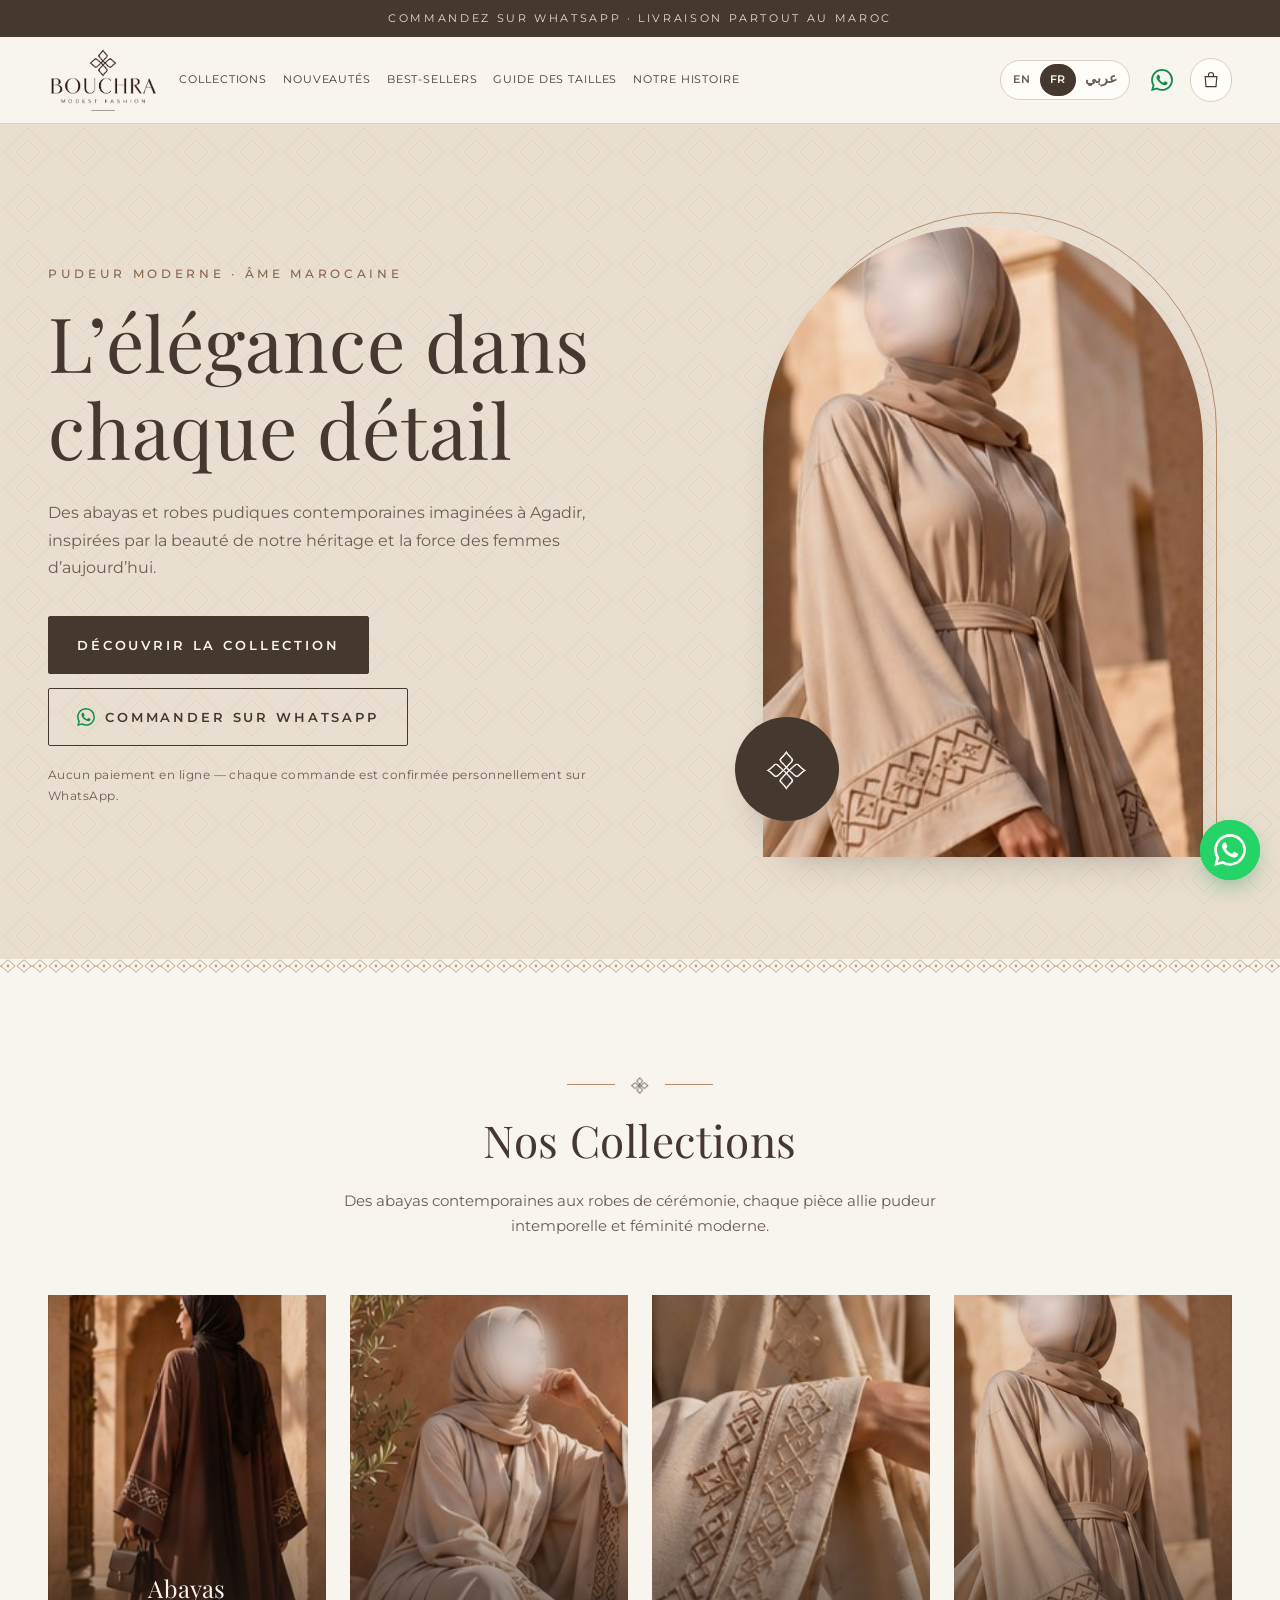
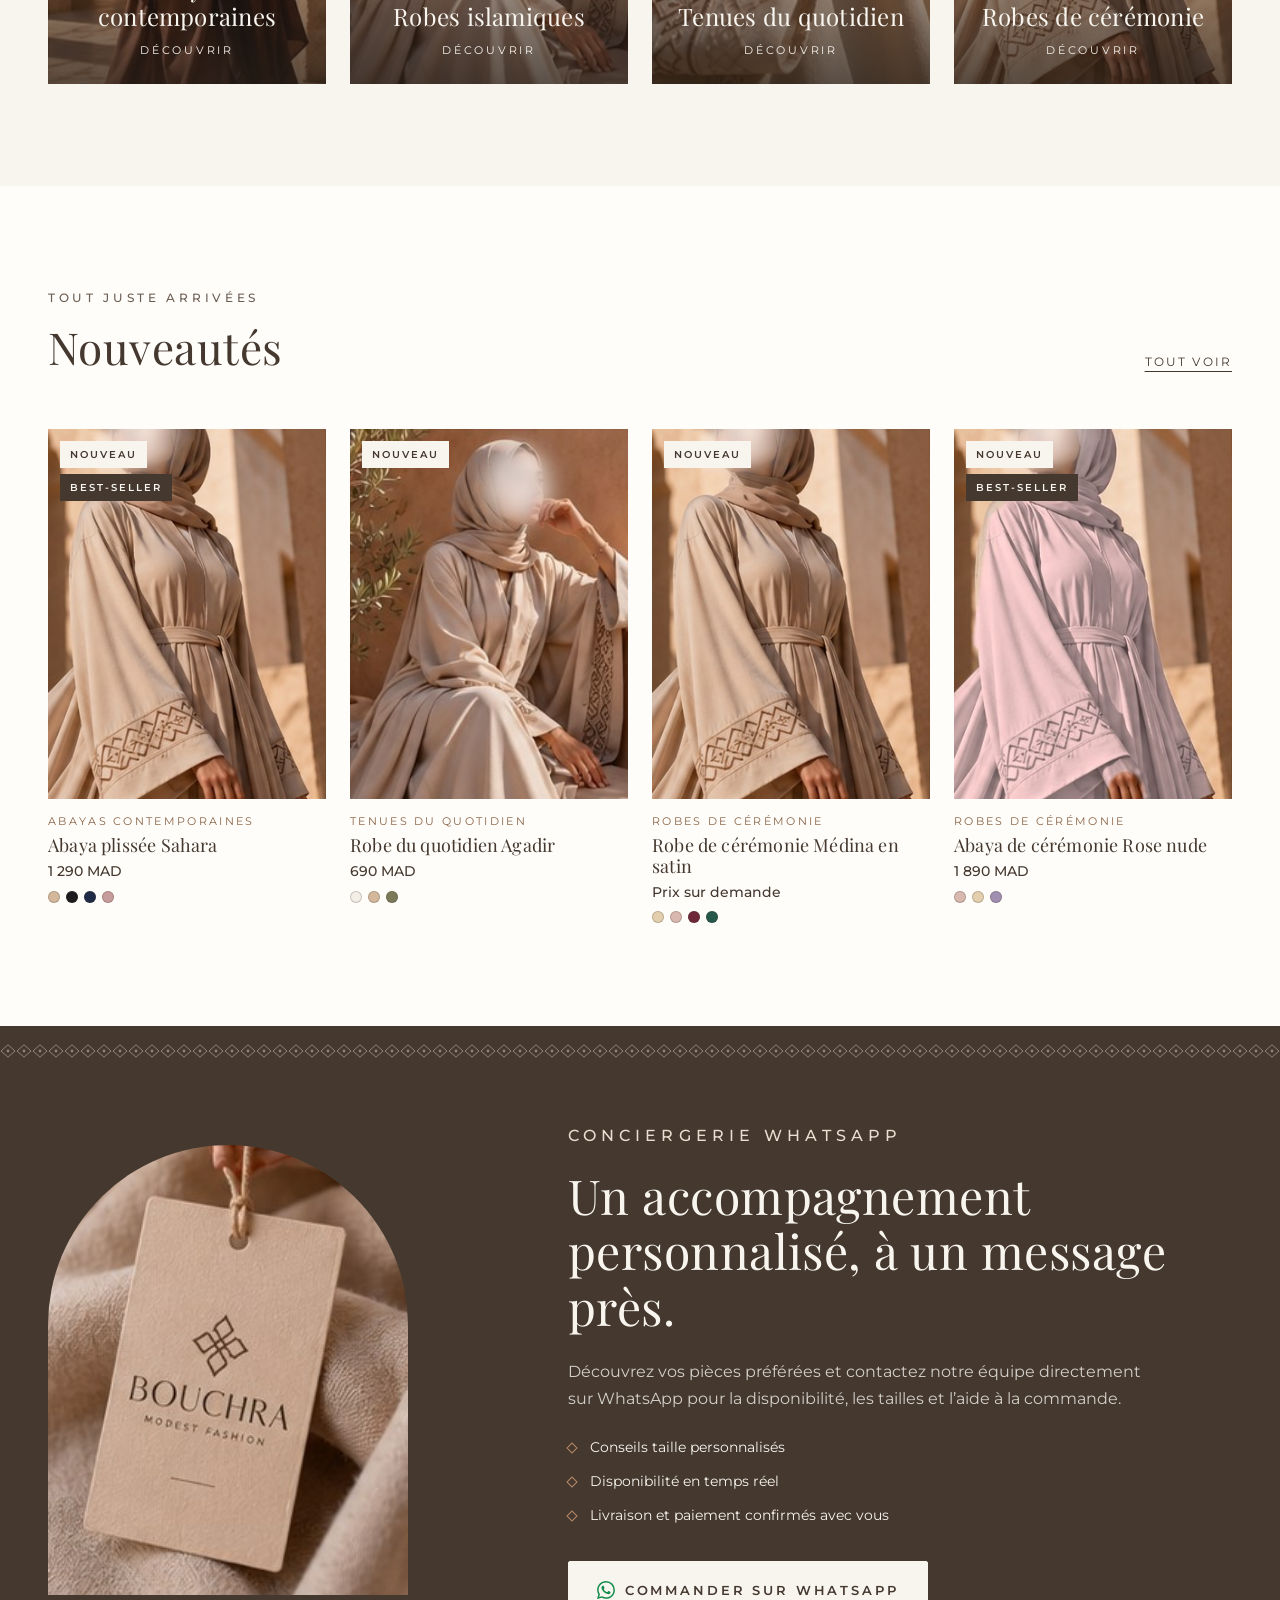
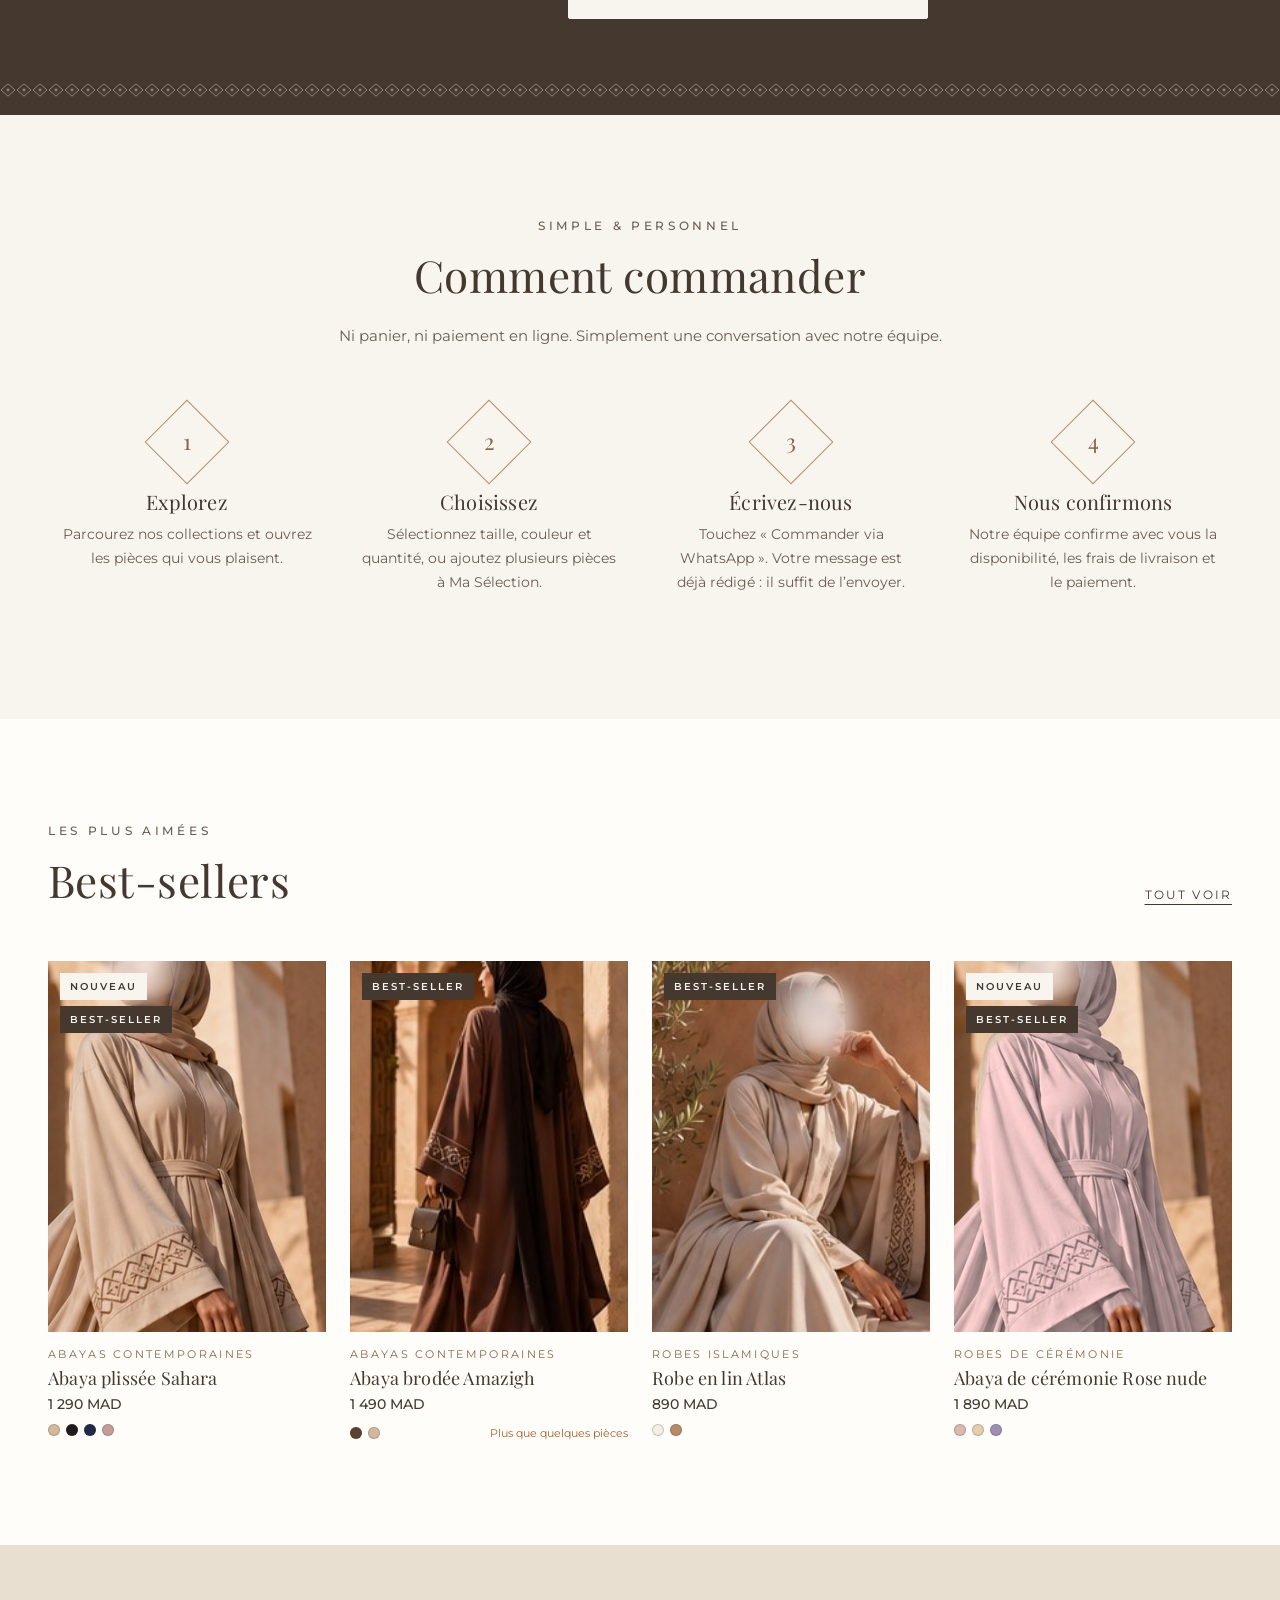
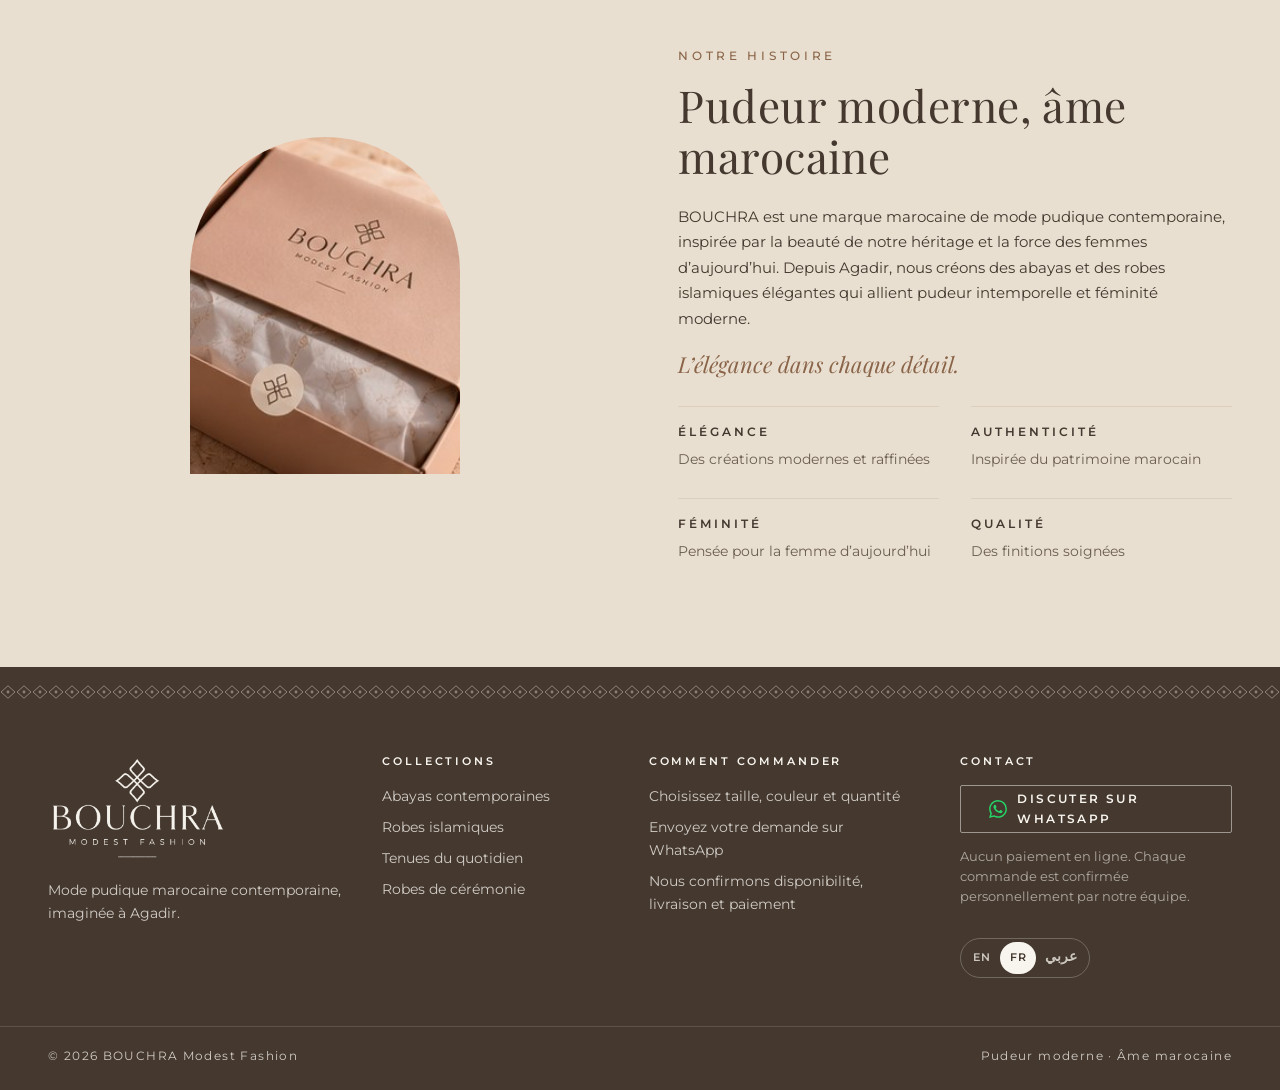
==== commit f320f673: "second comm" ====
--- a/index.html
+++ b/index.html
@@ -9,8 +9,8 @@
   <link rel="preconnect" href="https://fonts.googleapis.com">
   <link rel="preconnect" href="https://fonts.gstatic.com" crossorigin>
   <link href="https://fonts.googleapis.com/css2?family=Montserrat:wght@300;400;500;600&family=Playfair+Display:ital,wght@0,400;0,500;1,400&display=swap" rel="stylesheet">
-  <link rel="stylesheet" href="css/style.css?v=3">
-  <script src="js/i18n.js?v=3"></script>
+  <link rel="stylesheet" href="css/style.css?v=6">
+  <script src="js/i18n.js?v=6"></script>
 </head>
 <body data-page="home">
   <div data-site-header></div>
@@ -133,8 +133,8 @@
     <symbol id="i-wa" viewBox="0 0 24 24"><path d="M17.472 14.382c-.297-.149-1.758-.867-2.03-.967-.273-.099-.471-.148-.67.15-.197.297-.767.966-.94 1.164-.173.199-.347.223-.644.075-.297-.15-1.255-.463-2.39-1.475-.883-.788-1.48-1.761-1.653-2.059-.173-.297-.018-.458.13-.606.134-.133.298-.347.446-.52.149-.174.198-.298.298-.497.099-.198.05-.371-.025-.52-.075-.149-.669-1.612-.916-2.207-.242-.579-.487-.5-.669-.51-.173-.008-.371-.01-.57-.01-.198 0-.52.074-.792.372-.272.297-1.04 1.016-1.04 2.479 0 1.462 1.065 2.875 1.213 3.074.149.198 2.096 3.2 5.077 4.487.709.306 1.262.489 1.694.625.712.227 1.36.195 1.871.118.571-.085 1.758-.719 2.006-1.413.248-.694.248-1.289.173-1.413-.074-.124-.272-.198-.57-.347m-5.421 7.403h-.004a9.870 9.870 0 01-5.031-1.378l-.361-.214-3.741.982.998-3.648-.235-.374a9.860 9.860 0 01-1.510-5.260c.001-5.450 4.436-9.884 9.888-9.884 2.640 0 5.122 1.030 6.988 2.898a9.825 9.825 0 012.893 6.994c-.003 5.450-4.437 9.884-9.885 9.884m8.413-18.297A11.815 11.815 0 0012.050 0C5.495 0 .160 5.335.157 11.892c0 2.096.547 4.142 1.588 5.945L.057 24l6.305-1.654a11.882 11.882 0 005.683 1.448h.005c6.554 0 11.890-5.335 11.893-11.893a11.821 11.821 0 00-3.480-8.413z"/></symbol>
   </svg>
 
-  <script src="data/catalog.js?v=3"></script>
-  <script src="js/app.js?v=3"></script>
-  <script src="js/home.js?v=3"></script>
+  <script src="data/catalog.js?v=6"></script>
+  <script src="js/app.js?v=6"></script>
+  <script src="js/home.js?v=6"></script>
 </body>
 </html>
--- a/css/style.css
+++ b/css/style.css
@@ -35,9 +35,9 @@
 /* Arabic: brand fonts have no Arabic glyphs, and letter-spacing breaks joined script. */
 html[lang="ar"] {
   --serif: 'Noto Naskh Arabic', 'Playfair Display', serif;
-  --sans: 'Tajawal', 'Montserrat', sans-serif;
-}
-html[lang="ar"] body { font-size: 16px; line-height: 1.85; }
+  --sans: 'Cairo', 'Montserrat', sans-serif;
+}
+html[lang="ar"] body { font-size: 17px; line-height: 1.8; }
 html[lang="ar"] * { letter-spacing: 0 !important; }
 html[lang="ar"] h1, html[lang="ar"] h2, html[lang="ar"] h3 { line-height: 1.4; font-weight: 500; }
 
@@ -202,7 +202,7 @@
   min-width: 36px; height: 32px; padding: 0 9px;
   font-size: 11px; font-weight: 600; letter-spacing: .08em; color: var(--espresso-soft);
 }
-.lang-switch button[lang="ar"] { font-family: 'Tajawal', 'Noto Naskh Arabic', sans-serif; font-size: 13px; letter-spacing: 0; }
+.lang-switch button[lang="ar"] { font-family: 'Cairo', 'Noto Naskh Arabic', sans-serif; font-size: 13.5px; letter-spacing: 0; }
 .lang-switch button:hover { color: var(--espresso); }
 .lang-switch button[aria-current="true"] { background: var(--espresso); color: var(--ivory); }
 .lang-switch--bar { margin-inline-end: 4px; }
@@ -666,3 +666,85 @@
 .site-footer__base { display: flex; flex-wrap: wrap; justify-content: space-between; gap: 8px; padding-top: 20px; padding-bottom: 24px; border-top: 1px solid rgba(248, 245, 239, .14); font-size: 11.5px; letter-spacing: .12em; }
 @media (max-width: 860px) { .site-footer__grid { grid-template-columns: 1fr 1fr; } }
 @media (max-width: 520px) { .site-footer__grid { grid-template-columns: 1fr; } .site-footer__base { padding-bottom: 96px; } }
+
+/* ---------- Arabic sizing ----------
+   The base sizes are tuned for small uppercase Latin with wide tracking.
+   Arabic has neither, so it needs noticeably larger type to read well. */
+
+html[lang="ar"] .announce { font-size: 13px; }
+html[lang="ar"] .preview-bar { font-size: 14px; }
+html[lang="ar"] .site-nav a { font-size: 15px; font-weight: 500; }
+html[lang="ar"] .selection-btn { font-size: 14px; }
+html[lang="ar"] .eyebrow { font-size: 14.5px; font-weight: 600; }
+html[lang="ar"] .btn { font-size: 15px; font-weight: 700; }
+html[lang="ar"] .btn--lg { font-size: 16px; }
+html[lang="ar"] .link-btn { font-size: 14px; }
+html[lang="ar"] .small { font-size: 14px; }
+
+html[lang="ar"] .hero__text { font-size: 19px; }
+html[lang="ar"] .hero__note { font-size: 14px; }
+html[lang="ar"] .section-head p { font-size: 17px; }
+html[lang="ar"] .section-head--row a { font-size: 14.5px; }
+html[lang="ar"] .cat-tile__label h3 { font-size: clamp(20px, 2.2vw, 26px); }
+html[lang="ar"] .cat-tile__label span { font-size: 13.5px; }
+html[lang="ar"] .step h3 { font-size: 22px; }
+html[lang="ar"] .step p,
+html[lang="ar"] .promo__perks li,
+html[lang="ar"] .values span { font-size: 16px; }
+html[lang="ar"] .promo p { font-size: 17.5px; }
+html[lang="ar"] .values strong { font-size: 16px; }
+html[lang="ar"] .story__script { font-size: 24px; }
+
+html[lang="ar"] .badge { font-size: 12px; font-weight: 700; }
+html[lang="ar"] .card__cat { font-size: 13px; }
+html[lang="ar"] .card__name { font-size: 20px; }
+html[lang="ar"] .card__price { font-size: 15.5px; font-weight: 600; }
+html[lang="ar"] .card__avail { font-size: 13px; }
+
+html[lang="ar"] .page-hero p { font-size: 17px; }
+html[lang="ar"] .chip { font-size: 14px; }
+html[lang="ar"] .toolbar__count { font-size: 14.5px; }
+html[lang="ar"] .select { font-size: 15px; }
+
+html[lang="ar"] .breadcrumb { font-size: 14px; }
+html[lang="ar"] .pdp__cat { font-size: 14px; }
+html[lang="ar"] .pdp__ref, html[lang="ar"] .status { font-size: 14px; }
+html[lang="ar"] .pdp__price { font-size: 24px; }
+html[lang="ar"] .pdp__desc { font-size: 17px; }
+html[lang="ar"] .option__label { font-size: 15px; }
+html[lang="ar"] .option__label em { font-size: 15px; }
+html[lang="ar"] .option__label .link-btn { font-size: 14px; }
+html[lang="ar"] .option__error { font-size: 14.5px; }
+html[lang="ar"] .pdp__ask { font-size: 15.5px; }
+html[lang="ar"] .pdp__how, html[lang="ar"] .notice { font-size: 15px; }
+html[lang="ar"] .accordion summary { font-size: 15.5px; }
+html[lang="ar"] .accordion details > div { font-size: 16px; }
+html[lang="ar"] .sticky-order__info p { font-size: 15px; }
+html[lang="ar"] .sticky-order__info strong { font-size: 14px; }
+html[lang="ar"] .sticky-order .btn { font-size: 14.5px; }
+
+html[lang="ar"] .drawer__head h2 { font-size: 28px; }
+html[lang="ar"] .sel-item__name { font-size: 19px; }
+html[lang="ar"] .sel-item__opts label span { font-size: 13px; }
+html[lang="ar"] .sel-item__opts select { font-size: 14.5px; }
+html[lang="ar"] .drawer__total { font-size: 16px; }
+
+html[lang="ar"] .size-table { font-size: 15px; }
+html[lang="ar"] .size-table thead th { font-size: 14px; }
+html[lang="ar"] .toast { font-size: 15px; }
+html[lang="ar"] .wa-float__tip { font-size: 14px; }
+
+html[lang="ar"] .site-footer { font-size: 15.5px; }
+html[lang="ar"] .site-footer h4 { font-size: 15px; }
+html[lang="ar"] .site-footer__base { font-size: 13.5px; }
+
+@media (max-width: 1060px) {
+  html[lang="ar"] .site-nav a { font-size: 16.5px; }
+}
+@media (max-width: 600px) {
+  html[lang="ar"] .announce { font-size: 12.5px; }
+}
+@media (max-width: 480px) {
+  html[lang="ar"] .card__name { font-size: 17.5px; }
+  html[lang="ar"] .badge { font-size: 11px; }
+}
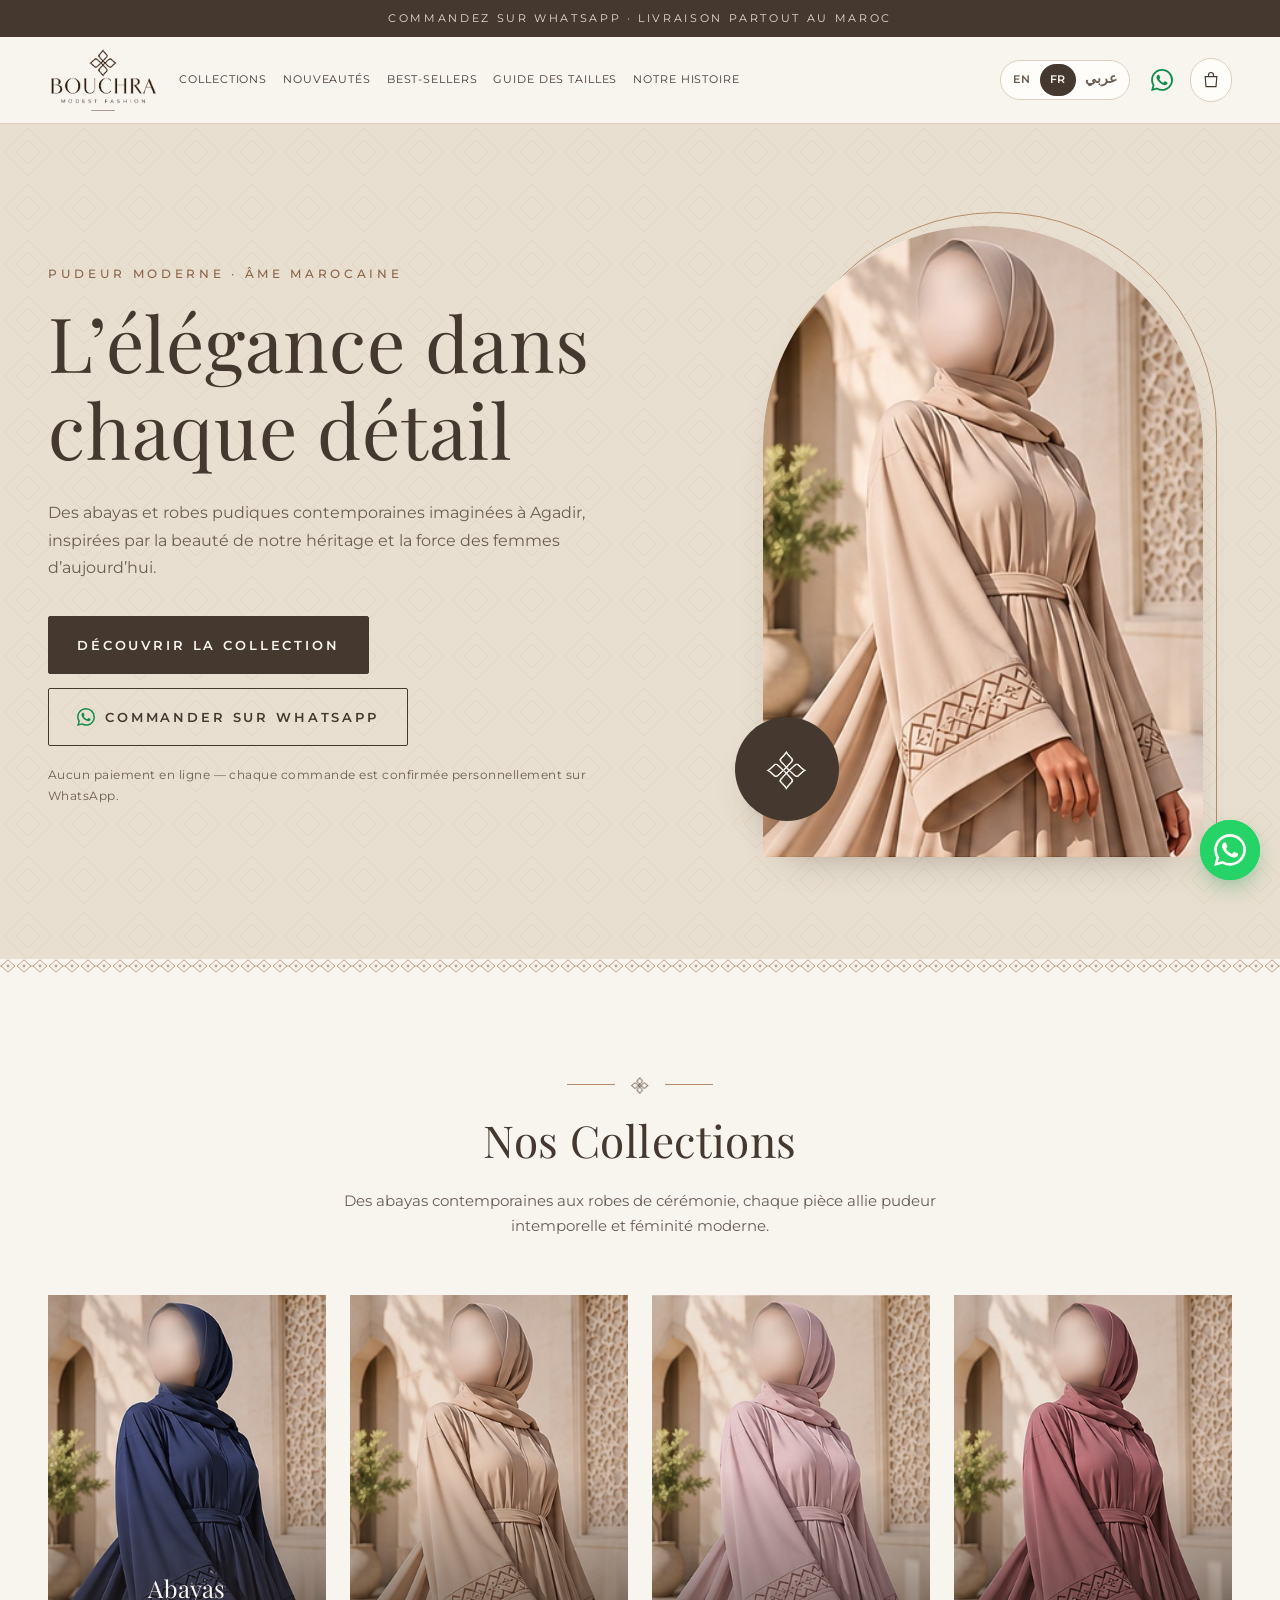
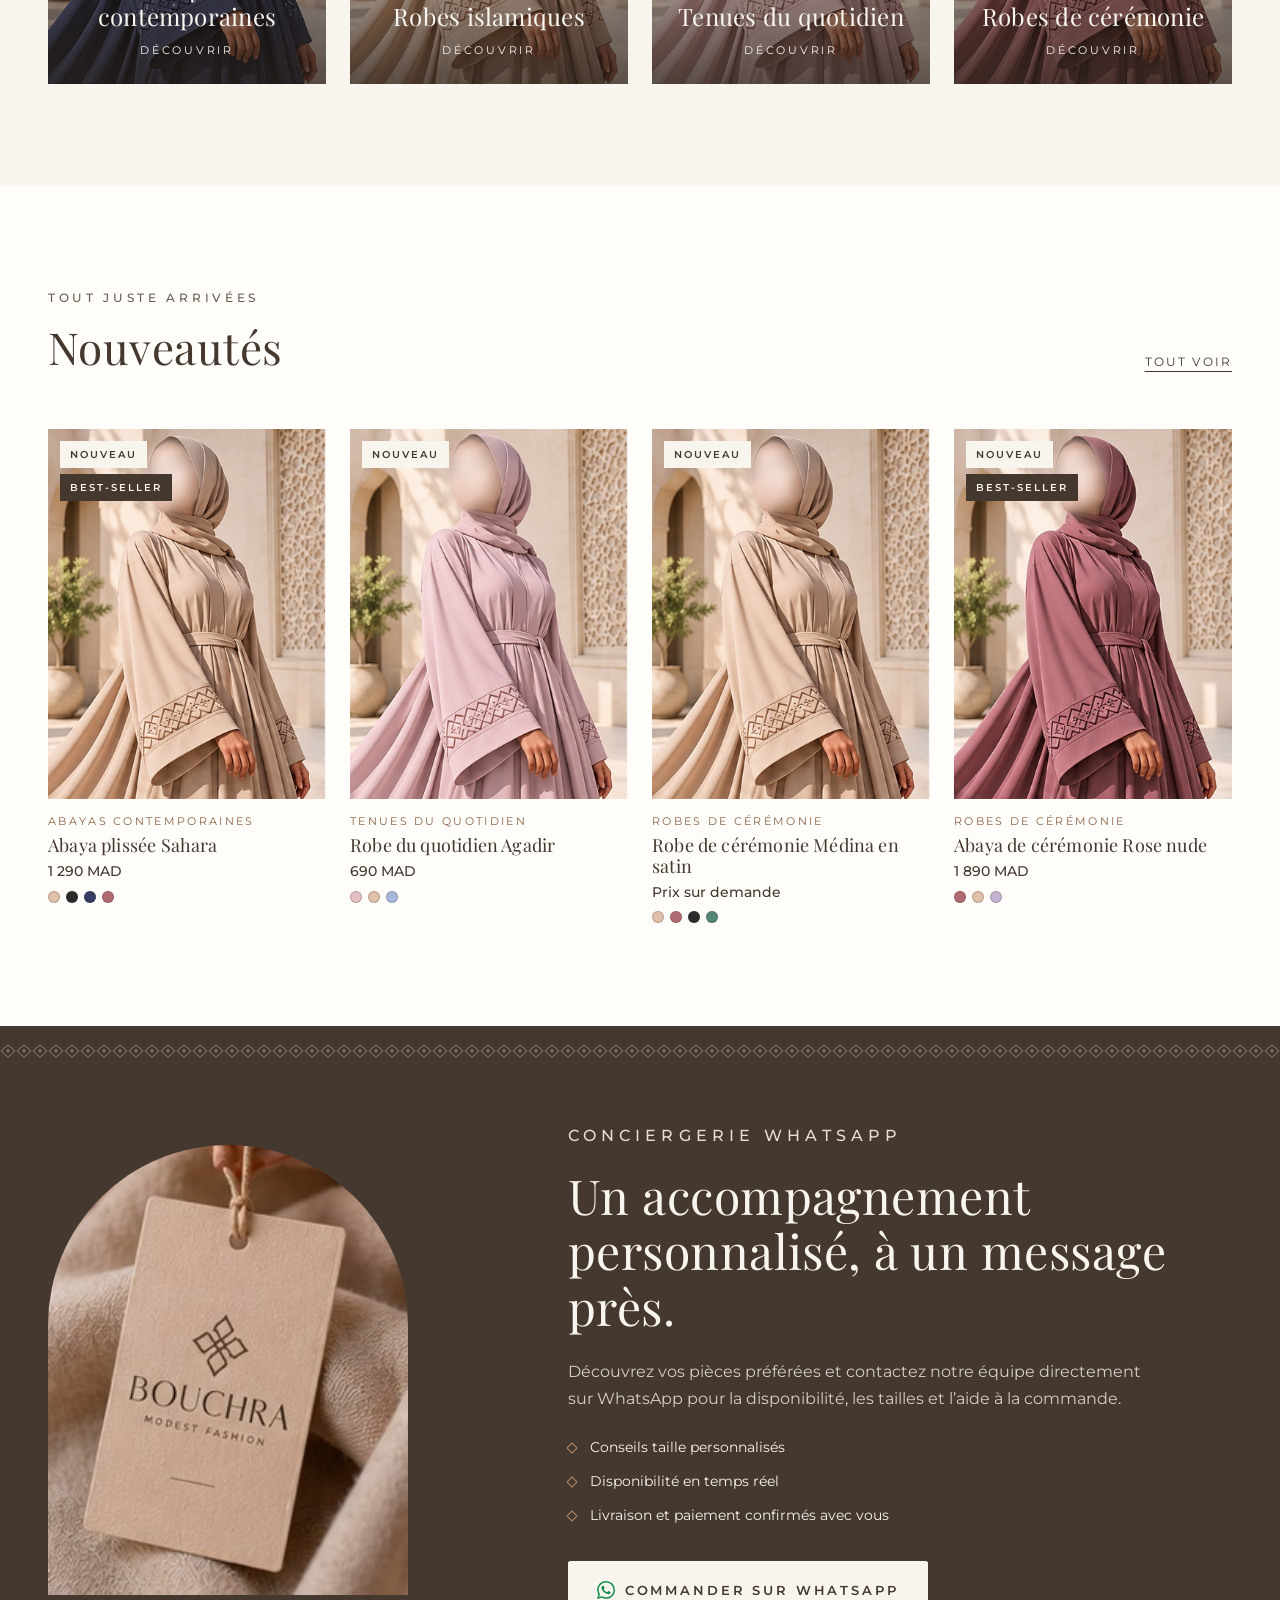
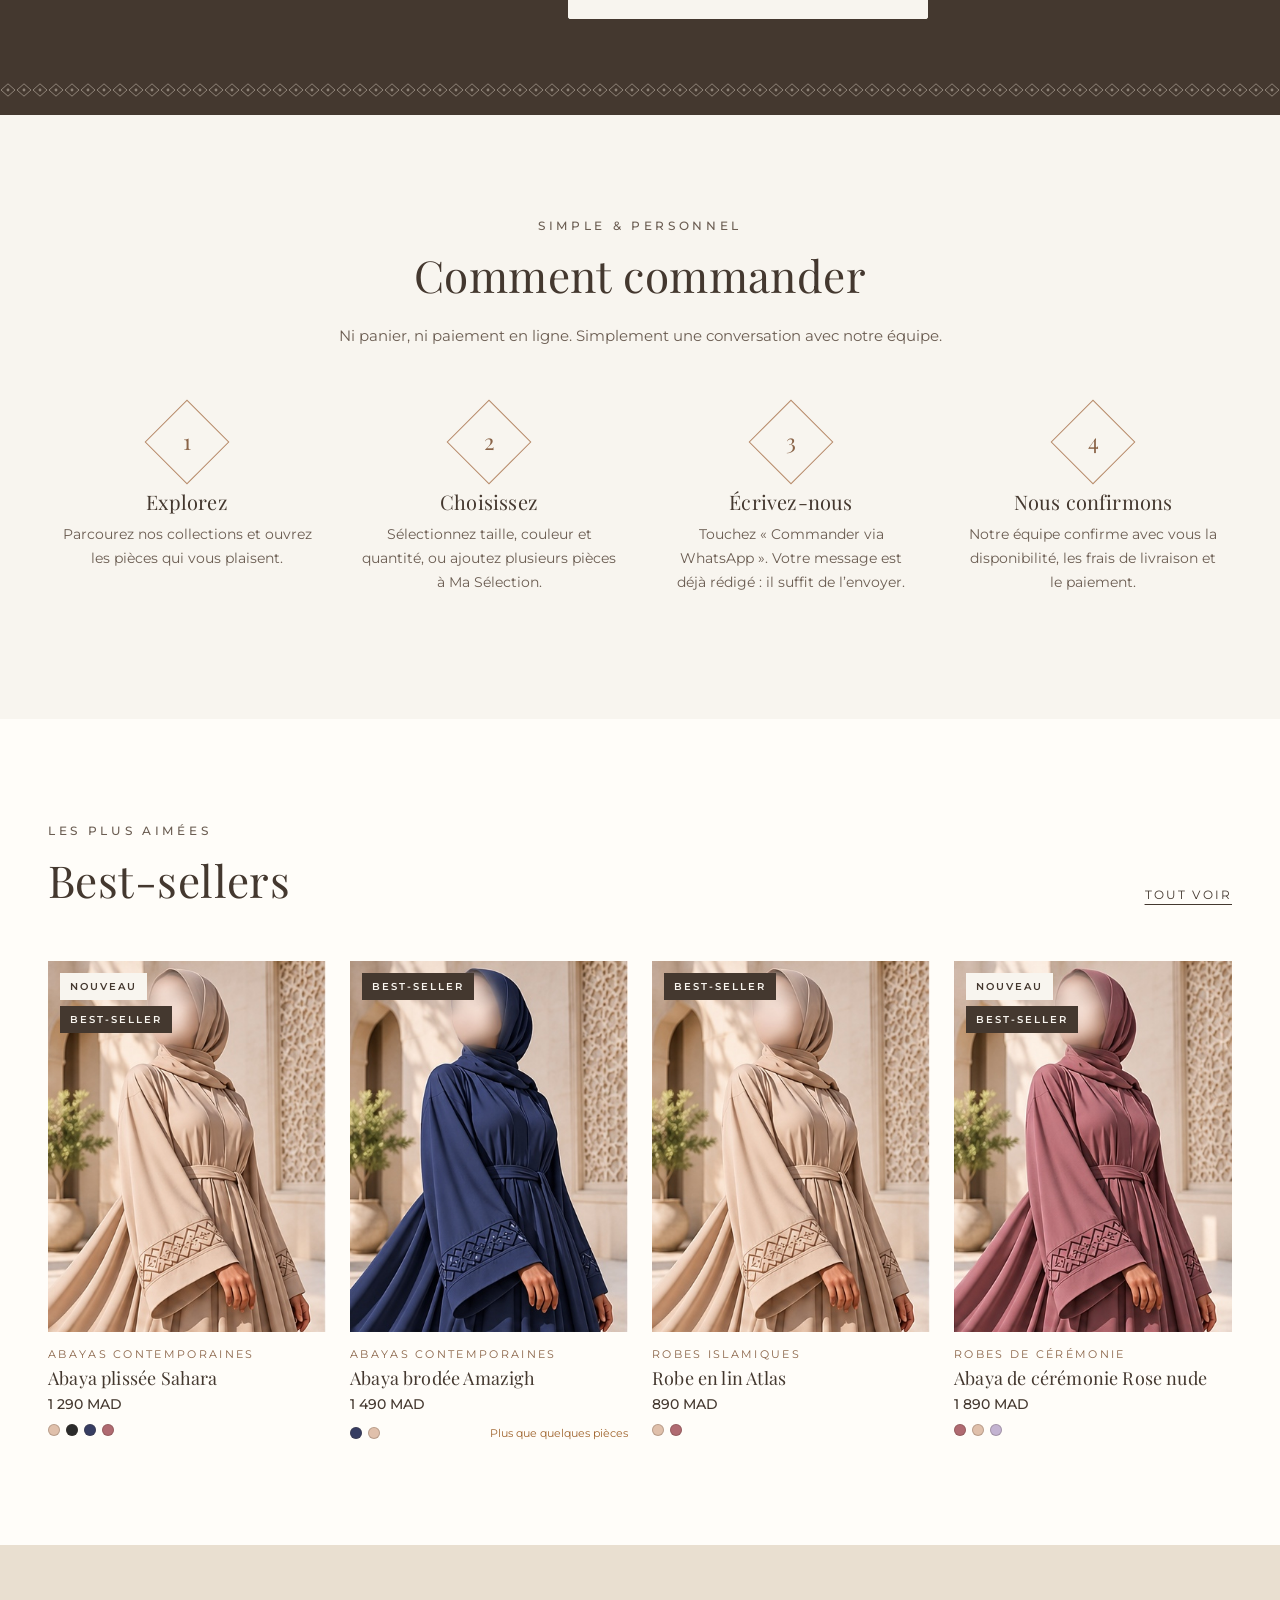
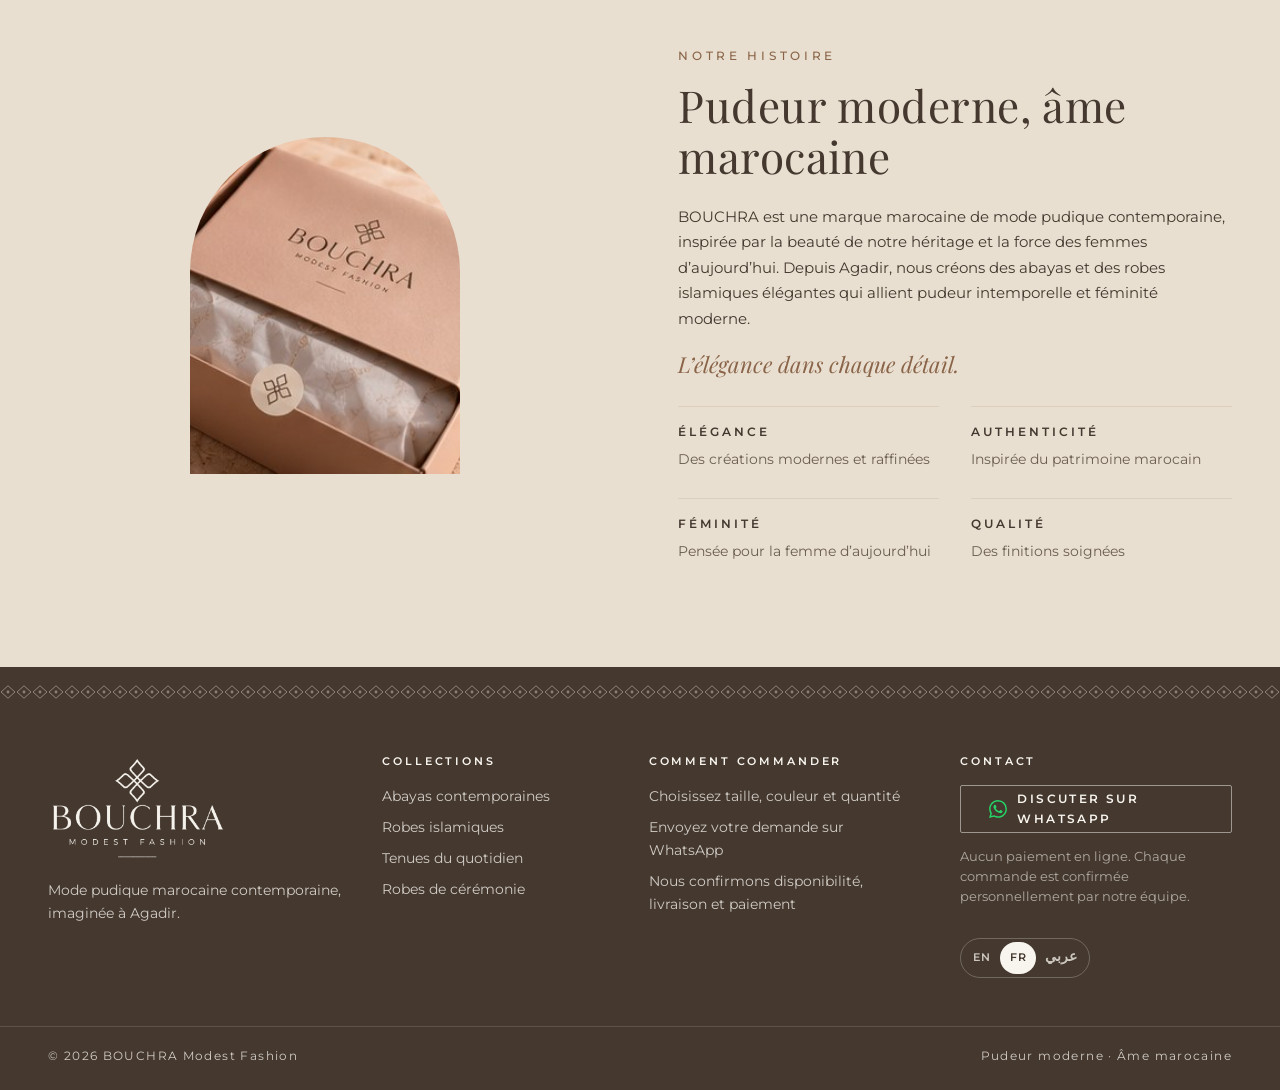
==== commit a00a3024: "second comm hhhh" ====
--- a/index.html
+++ b/index.html
@@ -9,8 +9,8 @@
   <link rel="preconnect" href="https://fonts.googleapis.com">
   <link rel="preconnect" href="https://fonts.gstatic.com" crossorigin>
   <link href="https://fonts.googleapis.com/css2?family=Montserrat:wght@300;400;500;600&family=Playfair+Display:ital,wght@0,400;0,500;1,400&display=swap" rel="stylesheet">
-  <link rel="stylesheet" href="css/style.css?v=6">
-  <script src="js/i18n.js?v=6"></script>
+  <link rel="stylesheet" href="css/style.css?v=8">
+  <script src="js/i18n.js?v=8"></script>
 </head>
 <body data-page="home">
   <div data-site-header></div>
@@ -24,15 +24,15 @@
           <p class="hero__text" data-home="heroText">Contemporary abayas and modest dresses designed in Agadir.</p>
           <div class="hero__ctas">
             <a class="btn btn--lg" href="collection.html" data-i18n="home.explore">Explore our collection</a>
-            <a class="btn btn--outline btn--lg" data-wa-general target="_blank" rel="noopener" href="#">
+            <a class="btn btn--outline btn--lg" target="_blank" rel="noopener" href="https://wa.me/212690099637?text=Bonjour%20BOUCHRA%20%21%20J%E2%80%99aimerais%20en%20savoir%20plus%20sur%20vos%20collections.">
               <svg viewBox="0 0 24 24" aria-hidden="true" fill="currentColor" style="color:var(--wa-dark)"><use href="#i-wa"/></svg>
-              <span data-i18n="home.orderWa">Order directly on WhatsApp</span>
+              <span data-i18n="home.orderWa">Commander sur WhatsApp</span>
             </a>
           </div>
           <p class="hero__note" data-i18n="home.heroNote">No online payment — every order is confirmed personally on WhatsApp.</p>
         </div>
         <div class="hero__visual">
-          <div class="arch"><img src="img/products/beige-abaya-1.jpg" data-i18n-attr="alt:home.heroAlt" alt="Woman wearing a sand-coloured BOUCHRA abaya with embroidered sleeves"></div>
+          <div class="arch"><img src="img/products/bouchra_02_champagne_beige.jpg" data-i18n-attr="alt:home.heroAlt" alt="Woman wearing a sand-coloured BOUCHRA abaya with embroidered sleeves"></div>
           <div class="hero__seal"><img src="img/site/icon-ivory.png" alt=""></div>
         </div>
       </div>
@@ -73,9 +73,9 @@
             <li data-i18n="home.perk2">Real-time availability</li>
             <li data-i18n="home.perk3">Delivery and payment confirmed with you</li>
           </ul>
-          <a class="btn btn--light btn--lg" data-wa-general target="_blank" rel="noopener" href="#">
+          <a class="btn btn--light btn--lg" target="_blank" rel="noopener" href="https://wa.me/212690099637?text=Bonjour%20BOUCHRA%20%21%20J%E2%80%99aimerais%20en%20savoir%20plus%20sur%20vos%20collections.">
             <svg viewBox="0 0 24 24" aria-hidden="true" fill="currentColor"><use href="#i-wa"/></svg>
-            <span data-i18n="home.orderWa">Order directly on WhatsApp</span>
+            <span data-i18n="home.orderWa">Commander sur WhatsApp</span>
           </a>
         </div>
       </div>
@@ -133,8 +133,8 @@
     <symbol id="i-wa" viewBox="0 0 24 24"><path d="M17.472 14.382c-.297-.149-1.758-.867-2.03-.967-.273-.099-.471-.148-.67.15-.197.297-.767.966-.94 1.164-.173.199-.347.223-.644.075-.297-.15-1.255-.463-2.39-1.475-.883-.788-1.48-1.761-1.653-2.059-.173-.297-.018-.458.13-.606.134-.133.298-.347.446-.52.149-.174.198-.298.298-.497.099-.198.05-.371-.025-.52-.075-.149-.669-1.612-.916-2.207-.242-.579-.487-.5-.669-.51-.173-.008-.371-.01-.57-.01-.198 0-.52.074-.792.372-.272.297-1.04 1.016-1.04 2.479 0 1.462 1.065 2.875 1.213 3.074.149.198 2.096 3.2 5.077 4.487.709.306 1.262.489 1.694.625.712.227 1.36.195 1.871.118.571-.085 1.758-.719 2.006-1.413.248-.694.248-1.289.173-1.413-.074-.124-.272-.198-.57-.347m-5.421 7.403h-.004a9.870 9.870 0 01-5.031-1.378l-.361-.214-3.741.982.998-3.648-.235-.374a9.860 9.860 0 01-1.510-5.260c.001-5.450 4.436-9.884 9.888-9.884 2.640 0 5.122 1.030 6.988 2.898a9.825 9.825 0 012.893 6.994c-.003 5.450-4.437 9.884-9.885 9.884m8.413-18.297A11.815 11.815 0 0012.050 0C5.495 0 .160 5.335.157 11.892c0 2.096.547 4.142 1.588 5.945L.057 24l6.305-1.654a11.882 11.882 0 005.683 1.448h.005c6.554 0 11.890-5.335 11.893-11.893a11.821 11.821 0 00-3.480-8.413z"/></symbol>
   </svg>
 
-  <script src="data/catalog.js?v=6"></script>
-  <script src="js/app.js?v=6"></script>
-  <script src="js/home.js?v=6"></script>
+  <script src="data/catalog.js?v=8"></script>
+  <script src="js/app.js?v=8"></script>
+  <script src="js/home.js?v=8"></script>
 </body>
 </html>
--- a/css/style.css
+++ b/css/style.css
@@ -467,6 +467,8 @@
 
 .gallery { display: grid; grid-template-columns: 76px 1fr; gap: 14px; position: sticky; top: 100px; }
 .gallery__thumbs { display: flex; flex-direction: column; gap: 10px; }
+.gallery:has(.gallery__thumbs[hidden]) { grid-template-columns: 1fr; }
+.gallery__thumbs[hidden] { display: none; }
 .gallery__thumb { padding: 0; border: 1px solid transparent; background: var(--sand); cursor: pointer; aspect-ratio: 3 / 4; overflow: hidden; }
 .gallery__thumb img { width: 100%; height: 100%; object-fit: cover; }
 .gallery__thumb[aria-current="true"] { border-color: var(--espresso); }
